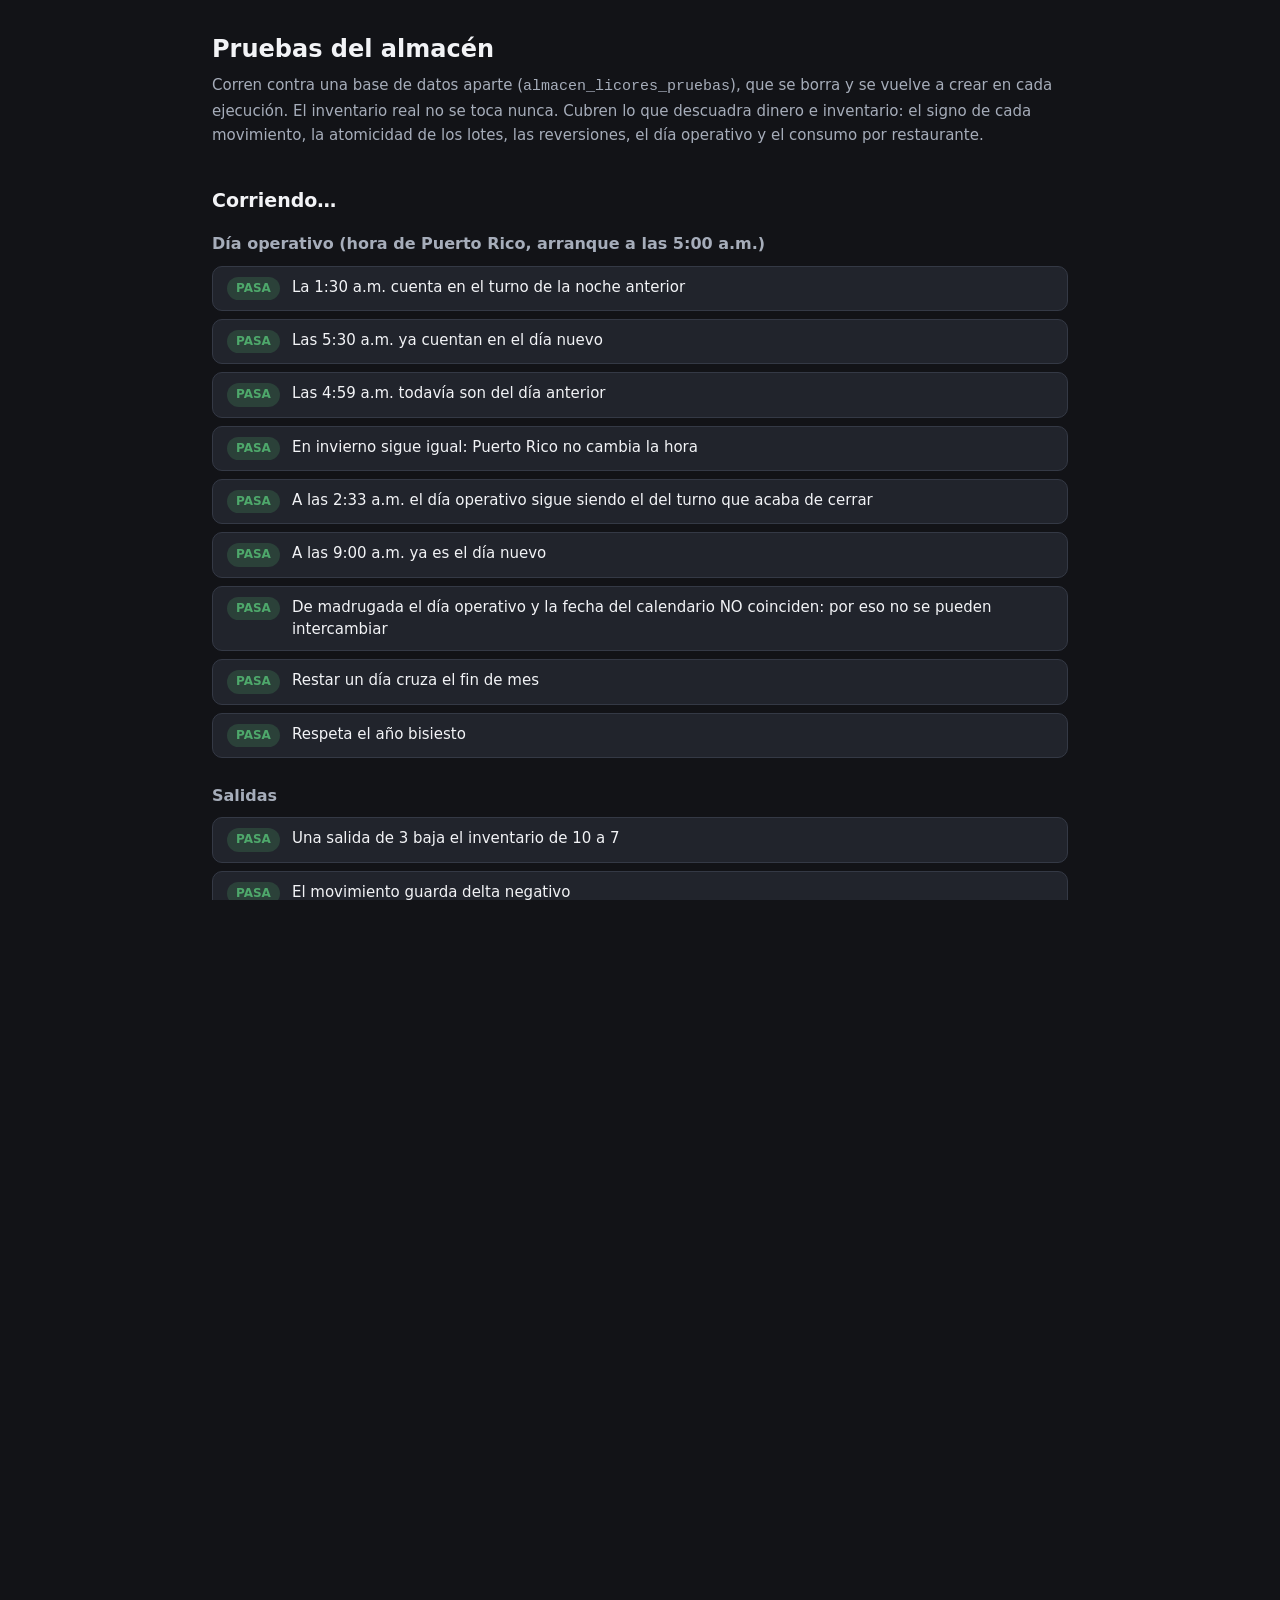
==== pruebas.html @ aa1709ad "feat: lo que más sale a la vista, y el reporte de lo que entró Dos huecos que se notaron al usar el " ====
<!DOCTYPE html>
<html lang="es-PR">
<head>
<meta charset="utf-8">
<meta name="viewport" content="width=device-width, initial-scale=1">
<title>Pruebas — Inventario</title>
<link rel="stylesheet" href="css/estilos.css">
<style>
  html, body { overflow: auto; }
  main { max-width: 900px; margin: 0 auto; padding: 32px 22px 80px; }
  h1 { font-size: 24px; margin: 0 0 6px; }
  .lead { color: var(--texto-2); margin: 0 0 26px; font-size: 15px; line-height: 1.6; }
  .grupo { margin-bottom: 26px; }
  .grupo h2 { font-size: 16px; margin: 0 0 10px; color: var(--texto-2); font-weight: 650; }
  .p { display: flex; gap: 12px; padding: 10px 14px; border-radius: 10px; background: var(--panel);
       border: 1px solid var(--borde); margin-bottom: 8px; align-items: flex-start; font-size: 15px; }
  .p .m { flex: 0 0 auto; font-weight: 700; font-size: 12px; padding: 3px 9px; border-radius: 12px; }
  .p.ok .m { background: color-mix(in srgb, var(--ok) 22%, transparent); color: var(--ok); }
  .p.mal { border-color: var(--peligro); }
  .p.mal .m { background: color-mix(in srgb, var(--peligro) 24%, transparent); color: var(--peligro); }
  .p .d { flex: 1; }
  .p .d small { display: block; color: var(--texto-3); margin-top: 3px; font-size: 13px; }
  #total { position: sticky; top: 0; background: var(--fondo); padding: 14px 0 18px; font-size: 19px; font-weight: 700; z-index: 5; }
</style>
</head>
<body>
<main>
  <h1>Pruebas del almacén</h1>
  <p class="lead">Corren contra una base de datos aparte (<code>almacen_licores_pruebas</code>), que se borra y se
  vuelve a crear en cada ejecución. El inventario real no se toca nunca. Cubren lo que descuadra dinero e
  inventario: el signo de cada movimiento, la atomicidad de los lotes, las reversiones, el día operativo y el
  consumo por restaurante.</p>
  <div id="total">Corriendo…</div>
  <div id="salida"></div>
</main>

<script type="module">
// Un fallo del propio arnés no puede quedarse callado: se muestra en pantalla.
addEventListener('unhandledrejection', (ev) => {
  document.getElementById('total').textContent = `El arnés se cayó: ${ev.reason?.message || ev.reason}`;
  document.getElementById('total').style.color = 'var(--peligro)';
  console.error(ev.reason);
});

globalThis.__ALMACEN_DB_PRUEBAS__ = 'almacen_licores_pruebas';

await new Promise((res) => {
  const req = indexedDB.deleteDatabase('almacen_licores_pruebas');
  req.onsuccess = res; req.onerror = res; req.onblocked = res;
});

const { DB, nuevoId, DB_NOMBRE } = await import('./js/db.js');

/* Candado. Durante el desarrollo, un service worker sirvió una versión vieja de
   db.js y las pruebas terminaron escribiendo en el inventario real. No se corre
   ni una sola prueba sin confirmar primero contra qué base se está trabajando. */
if (DB_NOMBRE !== 'almacen_licores_pruebas') {
  const aviso = document.getElementById('total');
  aviso.textContent = `PRUEBAS CANCELADAS: apuntan a "${DB_NOMBRE}" y no a la base de pruebas. `
    + 'Cierra la app, borra el caché del navegador y vuelve a abrir esta página.';
  aviso.style.color = 'var(--peligro)';
  throw new Error('Las pruebas se negaron a correr contra la base equivocada.');
}

const M = await import('./js/modelo.js');

const salida = document.getElementById('salida');
let pasadas = 0; let fallidas = 0; let grupo = null;

function seccion(nombre) {
  grupo = document.createElement('div');
  grupo.className = 'grupo';
  grupo.innerHTML = `<h2>${nombre}</h2>`;
  salida.append(grupo);
}

function anotar(ok, nombre, detalle) {
  if (ok) pasadas += 1; else fallidas += 1;
  const fila = document.createElement('div');
  fila.className = `p ${ok ? 'ok' : 'mal'}`;
  fila.innerHTML = `<span class="m">${ok ? 'PASA' : 'FALLA'}</span><span class="d">${nombre}`
    + `${detalle ? `<small>${detalle}</small>` : ''}</span>`;
  (grupo || salida).append(fila);
}

const igual = (a, b, nombre) => anotar(
  JSON.stringify(a) === JSON.stringify(b), nombre,
  JSON.stringify(a) === JSON.stringify(b) ? '' : `esperado ${JSON.stringify(b)}, llegó ${JSON.stringify(a)}`,
);

async function lanza(fn, fragmento, nombre) {
  try {
    await fn();
    anotar(false, nombre, 'no lanzó ningún error y debía lanzarlo');
  } catch (e) {
    anotar(e.message.includes(fragmento), nombre,
      e.message.includes(fragmento) ? '' : `mensaje inesperado: ${e.message}`);
  }
}

/* --- Utilidades de montaje --- */

const EMP = { empleadoId: 'e1', empleadoNombre: 'Luis Ortiz' };
const REST = 'la-grieta';

async function producto(nombre, existencia, par = 10, reorden = 5, costo = 20) {
  const p = {
    id: nuevoId('t'), nombre, categoriaId: 'whisky', tamano: '750 ml',
    existencia, par, puntoReorden: reorden, costo, activo: true, orden: 0,
    creado: new Date().toISOString(),
  };
  await DB.guardar('productos', p);
  return p;
}

const existenciaDe = async (id) => (await DB.obtener('productos', id)).existencia;

await DB.escribirConfig('inicio_dia_operativo', 5);

/* ------------------------------------------------------------------ */
seccion('Día operativo (hora de Puerto Rico, arranque a las 5:00 a.m.)');

// 6 de agosto de 2026, 1:30 a.m. en Puerto Rico = 05:30 UTC.
igual(M.diaOperativo(new Date('2026-08-06T05:30:00Z'), 5), '2026-08-05',
  'La 1:30 a.m. cuenta en el turno de la noche anterior');
igual(M.diaOperativo(new Date('2026-08-06T09:30:00Z'), 5), '2026-08-06',
  'Las 5:30 a.m. ya cuentan en el día nuevo');
igual(M.diaOperativo(new Date('2026-08-06T08:59:00Z'), 5), '2026-08-05',
  'Las 4:59 a.m. todavía son del día anterior');
igual(M.diaOperativo(new Date('2026-01-15T22:00:00Z'), 5), '2026-01-15',
  'En invierno sigue igual: Puerto Rico no cambia la hora');
/* Regresión de un fallo real: el Resumen y los rangos de Reportes preguntaban
   por `fechaPR()` mientras los movimientos se archivan por día operativo. Entre
   medianoche y las 5:00 a.m. eso daba cero botellas sobre un turno entero, y
   la noche recién cerrada aparecía bajo «Ayer». `diaOperativoActual` es lo que
   tiene que usar cualquier pantalla que pregunte «¿qué pasó hoy?». */
igual(await M.diaOperativoActual(new Date('2026-08-19T06:33:00Z')), '2026-08-18',
  'A las 2:33 a.m. el día operativo sigue siendo el del turno que acaba de cerrar');
igual(await M.diaOperativoActual(new Date('2026-08-19T13:00:00Z')), '2026-08-19',
  'A las 9:00 a.m. ya es el día nuevo');
anotar(await M.diaOperativoActual(new Date('2026-08-19T06:33:00Z')) !== M.fechaPR(new Date('2026-08-19T06:33:00Z')),
  'De madrugada el día operativo y la fecha del calendario NO coinciden: por eso no se pueden intercambiar');

igual(M.sumarDias('2026-03-01', -1), '2026-02-28', 'Restar un día cruza el fin de mes');
igual(M.sumarDias('2024-03-01', -1), '2024-02-29', 'Respeta el año bisiesto');

/* ------------------------------------------------------------------ */
seccion('Salidas');

const jack = await producto("Jack Daniel's", 10);
await M.registrarLote({
  tipo: 'salida', lineas: [{ productoId: jack.id, cantidad: 3 }], ...EMP, restauranteId: REST,
});
igual(await existenciaDe(jack.id), 7, 'Una salida de 3 baja el inventario de 10 a 7');

let movs = await DB.porIndice('movimientos', 'porProducto', jack.id);
igual(movs[0].delta, -3, 'El movimiento guarda delta negativo');
igual(movs[0].restauranteId, REST, 'La salida queda cargada al restaurante');
igual(movs[0].empleadoNombre, 'Luis Ortiz', 'La salida queda a nombre del empleado');
igual([movs[0].existenciaAntes, movs[0].existenciaDespues], [10, 7],
  'Guarda la existencia antes y después, para poder auditar sin recalcular');
igual(movs[0].localElegido, false,
  'Con una sola barra el local lo determina el código: no queda marcado como escogido');

const dosBarras = await producto('Ron de dos barras', 10);
await M.registrarLote({
  tipo: 'salida', lineas: [{ productoId: dosBarras.id, cantidad: 2 }], ...EMP,
  restauranteId: REST, localElegido: true,
});
const movsDos = await DB.porIndice('movimientos', 'porProducto', dosBarras.id);
igual(movsDos[0].localElegido, true,
  'Cuando la persona escogió barra, el movimiento lo guarda');

/* Una entrada al almacén no pertenece a ningún local, así que la marca no
   tiene sentido ahí y no debe colarse. */
const entrada = await producto('Ron de entrada', 0);
await M.registrarLote({
  tipo: 'entrada', lineas: [{ productoId: entrada.id, cantidad: 5 }], ...EMP,
  localElegido: true,
});
const movsEnt = await DB.porIndice('movimientos', 'porProducto', entrada.id);
igual(movsEnt[0].localElegido, false,
  'Un movimiento sin restaurante nunca queda marcado como barra escogida');

await lanza(
  () => M.registrarLote({ tipo: 'salida', lineas: [{ productoId: jack.id, cantidad: 99 }], ...EMP, restauranteId: REST }),
  'No hay suficiente', 'Bloquea sacar más de lo que hay',
);
igual(await existenciaDe(jack.id), 7, 'Tras el intento bloqueado el inventario no se movió');

await lanza(
  () => M.registrarLote({ tipo: 'salida', lineas: [{ productoId: jack.id, cantidad: 1 }], ...EMP }),
  'necesita un restaurante', 'Una salida sin restaurante se rechaza',
);

await lanza(
  () => M.registrarLote({ tipo: 'salida', lineas: [{ productoId: jack.id, cantidad: 1.5 }], ...EMP, restauranteId: REST }),
  'enteros', 'Rechaza cantidades con decimales',
);
await lanza(
  () => M.registrarLote({ tipo: 'salida', lineas: [{ productoId: jack.id, cantidad: 0 }], ...EMP, restauranteId: REST }),
  'mayores que cero', 'Rechaza cantidad cero',
);
await lanza(
  () => M.registrarLote({ tipo: 'salida', lineas: [{ productoId: jack.id, cantidad: -2 }], ...EMP, restauranteId: REST }),
  'mayores que cero', 'Rechaza cantidad negativa',
);

const escaso = await producto('Escaso', 1);
await M.registrarLote({
  tipo: 'salida', lineas: [{ productoId: escaso.id, cantidad: 4 }], ...EMP,
  restauranteId: REST, permitirNegativo: true, autorizadoPor: 'Kevin Prieto',
});
igual(await existenciaDe(escaso.id), -3, 'Con autorización de gerencia sí deja el inventario en negativo');
const movEscaso = (await DB.porIndice('movimientos', 'porProducto', escaso.id))[0];
igual(movEscaso.autorizadoPor, 'Kevin Prieto', 'Queda registrado quién autorizó la excepción');

/* ------------------------------------------------------------------ */
seccion('Origen del movimiento');

/* La salida es el único movimiento con dos puertas: el panel del empleado, que
   resuelve el restaurante por el código, y la salida manual de gerencia, donde
   el gerente lo escoge. Si el historial no las distingue, la segunda se lee
   igual que la primera y deja de servir como evidencia. */
const porGerencia = await producto('Por gerencia', 10);
await M.registrarLote({
  tipo: 'salida', lineas: [{ productoId: porGerencia.id, cantidad: 2 }],
  empleadoId: 'g1', empleadoNombre: 'Ana Serrano',
  restauranteId: REST, motivo: 'Bajé una caja al servicio', origen: 'admin',
});
const movGer = (await DB.porIndice('movimientos', 'porProducto', porGerencia.id))[0];
igual(movGer.origen, 'admin', 'La salida manual queda marcada como hecha desde gerencia');
igual(movGer.restauranteId, REST, 'La salida manual se le carga al restaurante escogido');
igual(movGer.delta, -2, 'La salida manual descuenta del almacén igual que cualquier salida');

const porPanel = await producto('Por panel', 10);
await M.registrarLote({
  tipo: 'salida', lineas: [{ productoId: porPanel.id, cantidad: 2 }], ...EMP, restauranteId: REST,
});
igual((await DB.porIndice('movimientos', 'porProducto', porPanel.id))[0].origen, 'empleado',
  'La salida del panel del empleado no se marca como de gerencia');

/* Revertir solo se puede desde Administración. El espejo se construye con
   `...orig`, así que sin una línea explícita heredaría el origen del
   movimiento revertido y diría que la corrección la hizo un mesero. */
const loteEmpleado = (await M.registrarLote({
  tipo: 'salida', lineas: [{ productoId: porPanel.id, cantidad: 1 }], ...EMP, restauranteId: REST,
})).loteId;
await M.revertirLote(loteEmpleado, { ...EMP, motivo: 'Corrección desde gerencia' });
const espejoOrigen = (await DB.porIndice('movimientos', 'porProducto', porPanel.id))
  .find((m) => m.tipo === 'reversion');
igual(espejoOrigen.origen, 'admin',
  'La reversión se marca como de gerencia y no hereda el origen del movimiento revertido');

/* ------------------------------------------------------------------ */
seccion('Atomicidad del lote');

const buenoA = await producto('Bueno A', 10);
const buenoB = await producto('Bueno B', 10);
const sinStock = await producto('Sin stock', 0);

await lanza(
  () => M.registrarLote({
    tipo: 'salida',
    lineas: [
      { productoId: buenoA.id, cantidad: 2 },
      { productoId: sinStock.id, cantidad: 1 },
      { productoId: buenoB.id, cantidad: 2 },
    ],
    ...EMP,
    restauranteId: REST,
  }),
  'No hay suficiente', 'Un lote con una línea imposible se rechaza completo',
);
igual(await existenciaDe(buenoA.id), 10, 'La línea buena ANTES de la mala no se aplicó');
igual(await existenciaDe(buenoB.id), 10, 'La línea buena DESPUÉS de la mala no se aplicó');
igual((await DB.porIndice('movimientos', 'porProducto', buenoA.id)).length, 0,
  'No quedó ningún movimiento suelto del lote fallido');

/* ------------------------------------------------------------------ */
seccion('Entradas, ajustes y devoluciones');

const entrante = await producto('Entrante', 4);
await M.registrarLote({
  tipo: 'entrada', lineas: [{ productoId: entrante.id, cantidad: 12 }], ...EMP, motivo: 'Factura 8842',
});
igual(await existenciaDe(entrante.id), 16, 'La entrada suma al almacén');
const movEntrada = (await DB.porIndice('movimientos', 'porProducto', entrante.id))[0];
igual(movEntrada.restauranteId, null, 'La entrada no se le carga a ningún restaurante');
igual(movEntrada.delta, 12, 'La entrada guarda delta positivo');

const contado = await producto('Contado', 10);
await M.registrarLote({
  tipo: 'ajuste', lineas: [{ productoId: contado.id, nuevaExistencia: 7, cantidad: 1 }],
  ...EMP, motivo: 'Conteo semanal',
});
igual(await existenciaDe(contado.id), 7, 'El ajuste deja el inventario igual a lo contado');
igual((await DB.porIndice('movimientos', 'porProducto', contado.id))[0].delta, -3,
  'El ajuste guarda la diferencia, no el total contado');

await lanza(
  () => M.registrarLote({
    tipo: 'ajuste', lineas: [{ productoId: contado.id, nuevaExistencia: 5, cantidad: 1 }], ...EMP, motivo: '  ',
  }),
  'motivo es obligatorio', 'Un ajuste sin motivo se rechaza',
);
await lanza(
  () => M.registrarLote({
    tipo: 'ajuste', lineas: [{ productoId: contado.id, nuevaExistencia: 7, cantidad: 1 }], ...EMP, motivo: 'Igual',
  }),
  'ningún cambio', 'Un ajuste que no cambia nada no ensucia el historial',
);

const devuelto = await producto('Devuelto', 5, 10, 5, 30);
await M.registrarLote({
  tipo: 'salida', lineas: [{ productoId: devuelto.id, cantidad: 4 }], ...EMP, restauranteId: REST,
});
await M.registrarLote({
  tipo: 'devolucion', lineas: [{ productoId: devuelto.id, cantidad: 1 }], ...EMP,
  restauranteId: REST, motivo: 'Botella sin abrir',
});
igual(await existenciaDe(devuelto.id), 2, 'La devolución suma de vuelta al almacén');

/* Ojo con la fecha: los movimientos se archivan por DÍA OPERATIVO, que arranca
   a las 5:00 a.m. Usar fechaPR() aquí hacía que esta prueba fallara cuando se
   corría entre medianoche y las 5 a.m. — a esa hora el día operativo es el
   anterior, la consulta no encontraba nada y reventaba en [0].unidades. */
const hoy = M.diaOperativo(new Date(), 5);
const movsHoy = await M.movimientosPeriodo(hoy, hoy);
const soloDevuelto = movsHoy.filter((m) => m.productoId === devuelto.id);
igual(M.porProducto(soloDevuelto)[0].unidades, 3,
  'El consumo del restaurante baja con la devolución: 4 salidas menos 1 devuelta');
igual(M.porProducto(soloDevuelto)[0].valor, 90, 'El valor a costo acompaña al consumo: 3 x $30');

/* ------------------------------------------------------------------ */
seccion('El respaldo no puede borrar historial');

/* Hallazgo de seguridad real: el archivo de respaldo es JSON legible, y
   `importarTodo` vaciaba TODOS los stores antes de escribir. Bastaba con
   exportar, quitar a mano la línea de una salida incómoda, cuadrar la
   existencia del producto y restaurar: la salida desaparecía y el inventario
   cuadraba solo, sin reversión ni nota. `DB.borrar` ya se negaba a borrar
   movimientos; esta puerta lo saltaba por detrás. */
const paraRespaldo = await producto('Para respaldo', 10);
await M.registrarLote({
  tipo: 'salida', lineas: [{ productoId: paraRespaldo.id, cantidad: 2 }], ...EMP, restauranteId: REST,
});
const copiaSeg = await DB.exportarTodo();
const movsAntesResp = (await DB.todos('movimientos')).length;

// El ataque: se le quita al respaldo la salida y se cuadra la existencia.
const salidaVictima = copiaSeg.datos.movimientos.find((m) => m.productoId === paraRespaldo.id);
copiaSeg.datos.movimientos = copiaSeg.datos.movimientos.filter((m) => m.id !== salidaVictima.id);
copiaSeg.datos.productos.find((p) => p.id === paraRespaldo.id).existencia = salidaVictima.existenciaAntes;

const resRestaurar = await DB.importarTodo(copiaSeg);
const movsDespuesResp = await DB.todos('movimientos');

anotar(movsDespuesResp.some((m) => m.id === salidaVictima.id),
  'Restaurar un respaldo con una salida borrada NO la borra del historial');
igual(movsDespuesResp.length, movsAntesResp,
  'El historial no pierde movimientos al restaurar un respaldo recortado');
igual([resRestaurar.movimientosAntes, resRestaurar.movimientosDespues], [movsAntesResp, movsAntesResp],
  'La restauración informa cuántos movimientos había antes y después, para poder auditarla');

// Y lo que el arreglo no podía romper: restaurar sí repone todo lo demás.
await DB.vaciar('productos');
igual((await DB.todos('productos')).length, 0, 'Punto de partida: sin productos, como un iPad nuevo');
await DB.importarTodo(copiaSeg);
anotar((await DB.todos('productos')).length > 0,
  'Restaurar en un iPad vacío sigue reponiendo el catálogo completo');

/* ------------------------------------------------------------------ */
seccion('Cifrado del respaldo');

/* El archivo lleva los nombres del personal, el historial y los códigos de
   todos. Con la sal compartida, un solo recorrido de las 100.000 combinaciones
   de 5 dígitos los rompe todos a la vez. Cifrarlo hace que no valga nada sin la
   frase — y eso solo sirve si la frase correcta abre y la equivocada no. */
const Cripto = await import('./js/cripto.js');

const claro = JSON.stringify(await DB.exportarTodo());
const sobre = await Cripto.cifrarRespaldo(claro, 'almacen 2026', 'la primera barra');

anotar(Cripto.esRespaldoCifrado(sobre), 'El sobre se reconoce como respaldo cifrado');
/* Se DECODIFICA el base64 antes de buscar. Mirar el JSON tal cual no prueba
   nada: base64 ya esconde el texto de una búsqueda simple, así que esta prueba
   pasaba igual con el cifrado desactivado —comprobado rompiéndolo a propósito—.
   Lo que hay que verificar es que debajo del base64 tampoco esté el texto. */
const crudo = atob(sobre.datos);
anotar(!/Luis Ortiz|Jack Daniel|almacen-licores/.test(crudo),
  'Bajo el base64 no queda ni un nombre del personal ni del catálogo: está cifrado de verdad');
igual(sobre.pista, 'la primera barra',
  'La pista viaja SIN cifrar: es lo único que sirve el día que nadie recuerda la frase');
anotar(sobre.cifrado.iteraciones >= 210000, 'El derivado de la frase no se abarata por debajo del de los códigos');

igual(await Cripto.descifrarRespaldo(sobre, 'almacen 2026'), claro,
  'La frase correcta devuelve exactamente lo que se cifró');

await lanza(
  () => Cripto.descifrarRespaldo(sobre, 'almacen 2027'),
  'no abre este archivo', 'La frase equivocada no abre el respaldo',
);

/* Sal e IV nuevos en cada respaldo: repetir un IV con la misma clave rompe
   AES-GCM, y una sal fija dejaría precalcular el ataque contra todos los
   respaldos del cliente de una vez. */
const otro = await Cripto.cifrarRespaldo(claro, 'almacen 2026');
anotar(otro.cifrado.sal !== sobre.cifrado.sal && otro.cifrado.iv !== sobre.cifrado.iv,
  'Dos respaldos con la misma frase usan sal e IV distintos');
anotar(otro.datos !== sobre.datos,
  'El mismo contenido con la misma frase no produce el mismo cifrado dos veces');

/* AES-GCM autentica además de cifrar: un archivo tocado tiene que fallar al
   abrirse, no descifrar basura en silencio y meterla en el inventario. */
const alterado = { ...sobre, datos: `${sobre.datos.slice(0, -8)}AAAAAAAA` };
await lanza(
  () => Cripto.descifrarRespaldo(alterado, 'almacen 2026'),
  'no abre este archivo', 'Un archivo alterado se rechaza en vez de descifrarse a medias',
);

/* ------------------------------------------------------------------ */
seccion('Reversiones');

const revertible = await producto('Revertible', 20);
const { loteId } = await M.registrarLote({
  tipo: 'salida', lineas: [{ productoId: revertible.id, cantidad: 6 }], ...EMP, restauranteId: REST,
});
igual(await existenciaDe(revertible.id), 14, 'La salida bajó el inventario a 14');

await M.revertirLote(loteId, { ...EMP, motivo: 'Deshecho por el empleado' });
igual(await existenciaDe(revertible.id), 20, 'La reversión devuelve el inventario a como estaba');

const movsRev = await DB.porIndice('movimientos', 'porProducto', revertible.id);
igual(movsRev.length, 2, 'Revertir no borra: quedan los dos movimientos, el original y el espejo');
const espejo = movsRev.find((m) => m.tipo === 'reversion');
igual(espejo.revierteA, loteId, 'La reversión apunta al lote original');
igual(espejo.restauranteId, REST, 'La reversión hereda el restaurante, para que el consumo cuadre');

const soloRevertible = (await M.movimientosPeriodo(hoy, hoy)).filter((m) => m.productoId === revertible.id);
igual(M.porRestaurante(soloRevertible).length, 0,
  'Tras revertir, el consumo del restaurante queda en cero y no aparece en el reporte');

await lanza(
  () => M.revertirLote(loteId, { ...EMP, motivo: 'Otra vez' }),
  'ya fue revertido', 'No se puede revertir dos veces el mismo movimiento',
);

// Regresión: la reversión se atribuía a "sistema" en vez de al empleado, y el
// reporte mostraba a la persona con botellas que en realidad había devuelto,
// más una fila fantasma sin nombre.
const atribuido = await producto('Atribuido', 10);
const loteAtr = (await M.registrarLote({
  tipo: 'salida', lineas: [{ productoId: atribuido.id, cantidad: 2 }], ...EMP, restauranteId: REST,
})).loteId;
await M.revertirLote(loteAtr, { ...EMP, motivo: 'Deshecho a los 15 segundos' });
const movsAtr = (await M.movimientosPeriodo(hoy, hoy)).filter((m) => m.productoId === atribuido.id);
igual(movsAtr.every((m) => m.empleadoId === 'e1'), true,
  'La reversión queda a nombre del mismo empleado que hizo la salida');
igual(M.porEmpleado(movsAtr).length, 0,
  'Tras deshacer, el empleado no queda con botellas fantasma en el reporte');

const dobleReversion = await producto('Doble', 10);
const lote2 = (await M.registrarLote({
  tipo: 'entrada', lineas: [{ productoId: dobleReversion.id, cantidad: 5 }], ...EMP, motivo: 'Orden',
})).loteId;
await M.revertirLote(lote2, { ...EMP });
igual(await existenciaDe(dobleReversion.id), 10, 'También se puede revertir una entrada mal capturada');

const noRevertible = await producto('No revertible', 3);
const lote3 = (await M.registrarLote({
  tipo: 'entrada', lineas: [{ productoId: noRevertible.id, cantidad: 5 }], ...EMP, motivo: 'Orden',
})).loteId;
await M.registrarLote({
  tipo: 'salida', lineas: [{ productoId: noRevertible.id, cantidad: 7 }], ...EMP, restauranteId: REST,
});
await lanza(
  () => M.revertirLote(lote3, { ...EMP }),
  'dejaría', 'Se niega a revertir si eso dejaría el inventario en negativo, y explica por qué',
);

/* ------------------------------------------------------------------ */
seccion('Alertas, lista de compra y reportes');

igual(M.estadoStock({ existencia: 0, par: 10, puntoReorden: 5 }).clave, 'agotado', 'Cero es agotado');
igual(M.estadoStock({ existencia: 5, par: 10, puntoReorden: 5 }).clave, 'critico',
  'Justo en el punto de reorden ya es crítico');
igual(M.estadoStock({ existencia: 6, par: 10, puntoReorden: 5 }).clave, 'bajo', 'Sobre el reorden pero bajo el par');
igual(M.estadoStock({ existencia: 10, par: 10, puntoReorden: 5 }).clave, 'ok', 'Justo en el par ya está en nivel');
igual(M.estadoStock({ existencia: 14, par: 10, puntoReorden: 5 }).clave, 'ok', 'Sobre el par está en nivel');

/* Sin tope: los licores que se piden solo cuando alguien los pide. No se
   reponen por nivel, así que no pueden generar alertas — ni siquiera en cero,
   que es como entra el catálogo el día de la instalación. */
igual(M.estadoStock({ existencia: 0, par: 0, puntoReorden: 0 }).clave, 'sin-tope',
  'Sin máximo ni mínimo, el cero NO es agotado');
igual(M.estadoStock({ existencia: 4, par: 0, puntoReorden: 0 }).clave, 'sin-tope',
  'Sin máximo ni mínimo, con existencia sigue sin tope');
igual(M.estadoStock({ existencia: 0, par: undefined, puntoReorden: undefined }).clave, 'sin-tope',
  'Los niveles ausentes cuentan igual que en cero');
igual(M.estadoStock({ existencia: 0, par: 6, puntoReorden: 0 }).clave, 'agotado',
  'Con máximo pero sin mínimo, el cero sí es agotado');
igual(M.estadoStock({ existencia: 0, par: 0, puntoReorden: 2 }).clave, 'agotado',
  'Con mínimo pero sin máximo, el cero sí es agotado');

/* --- Locales de un empleado --- */

igual(M.localesDe({ restauranteId: 'la-o' }).join(), 'la-o',
  'Un empleado viejo, con un solo restauranteId, sale como lista de uno');
igual(M.localesDe({ restaurantes: ['la-o', 'la-madre'] }).join(), 'la-o,la-madre',
  'Un empleado nuevo devuelve toda su lista');
igual(M.localesDe({ restaurantes: ['la-o'], restauranteId: 'la-grieta' }).join(), 'la-o',
  'Con las dos formas presentes manda la lista nueva, no el campo viejo');
igual(M.localesDe({ restaurantes: [], restauranteId: 'la-o' }).join(), 'la-o',
  'Una lista vacía cae al campo viejo en vez de dejar a la persona sin local');
igual(M.localesDe({}).length, 0, 'Sin ningún local, la lista viene vacía');
igual(M.localesDe(null).length, 0, 'Sin empleado tampoco revienta');

/* --- Lo que entró al almacén --- */

const movsEnt2 = [
  { tipo: 'entrada', productoId: 'p1', delta: 12, costoUnitario: 20, fechaISO: '2026-09-01T10:00:00Z' },
  { tipo: 'entrada', productoId: 'p1', delta: 6, costoUnitario: 20, fechaISO: '2026-09-08T10:00:00Z' },
  { tipo: 'entrada', productoId: 'p2', delta: 4, costoUnitario: 50, fechaISO: '2026-09-03T10:00:00Z' },
  { tipo: 'salida', productoId: 'p1', delta: -5, costoUnitario: 20, restauranteId: 'la-o', fechaISO: '2026-09-04T10:00:00Z' },
  { tipo: 'devolucion', productoId: 'p1', delta: 2, costoUnitario: 20, restauranteId: 'la-o', fechaISO: '2026-09-05T10:00:00Z' },
  { tipo: 'ajuste', productoId: 'p2', delta: 3, costoUnitario: 50, fechaISO: '2026-09-06T10:00:00Z' },
];
const ent = M.entradasPorProducto(movsEnt2);
igual(ent.length, 2, 'Agrupa las entradas por producto');
igual(ent[0].clave, 'p1', 'Ordena de más a menos botellas recibidas');
igual(ent[0].unidades, 18, 'Suma las botellas de las dos órdenes del mismo producto (12 + 6)');
igual(ent[0].valor, 360, 'El costo es las botellas por su costo unitario');
igual(ent[0].veces, 2, 'Cuenta en cuántas órdenes llegó ese producto');
igual(ent[0].ultima, '2026-09-08T10:00:00Z', 'Guarda la fecha de la última vez que entró');
anotar(!ent.some((e) => e.clave === 'p2' && e.unidades !== 4),
  'Un ajuste que sube existencia no cuenta como mercancía pedida');
anotar(ent[0].unidades === 18,
  'Una devolución de un local tampoco cuenta: ese licor ya se había comprado');

const compra = await M.listaCompra();
const enCompra = compra.find((p) => p.nombre === 'Contado');
igual(enCompra.aOrdenar, 3, 'La cantidad a ordenar es el par menos lo que queda (10 - 7)');
igual(enCompra.costoOrden, 60, 'El costo de la orden es la cantidad por el costo unitario');
anotar(compra.every((p, i, a) => i === 0 || a[i - 1].estado.orden <= p.estado.orden),
  'La lista de compra sale ordenada: primero lo agotado, después lo crítico');

const rest = M.porRestaurante(await M.movimientosPeriodo(hoy, hoy));
anotar(rest.length === 1 && rest[0].clave === REST,
  'El reporte agrupa todo el consumo bajo el restaurante correcto',
  rest.length === 1 ? '' : `salieron ${rest.length} grupos`);

/* Antes esto exigía que el período tuviera un solo empleado. Dejó de ser
   cierto cuando la gerencia pudo registrar salidas manuales, y contar cuántas
   personas hay nunca fue lo que esta prueba quería comprobar: lo que importa
   es que a cada quien se le carguen sus botellas y las de nadie más. */
const emp = M.porEmpleado(await M.movimientosPeriodo(hoy, hoy));
const movsHoyTodos = await M.movimientosPeriodo(hoy, hoy);
anotar(emp.every((e) => {
  // Solo lo que va a un restaurante: las entradas y los ajustes no son consumo
  // de nadie, y `agregar` los descarta por eso mismo.
  const suyas = movsHoyTodos
    .filter((m) => m.empleadoId === e.clave && m.restauranteId)
    .reduce((s, m) => s + (-m.delta), 0);
  return e.unidades === suyas;
}), 'El reporte por empleado atribuye a cada quien exactamente sus botellas');
anotar(emp.some((e) => e.clave === 'e1') && emp.some((e) => e.clave === 'g1'),
  'El empleado y la gerencia salen como filas distintas, no mezclados');

const fuera = await M.movimientosPeriodo(M.sumarDias(hoy, -40), M.sumarDias(hoy, -30));
igual(fuera.length, 0, 'Un período sin actividad devuelve vacío, no todo el historial');

/* ------------------------------------------------------------------ */
seccion('El historial no se puede borrar');

const unMovimiento = (await DB.todos('movimientos'))[0];
await lanza(
  () => DB.borrar('movimientos', unMovimiento.id),
  'no se pueden borrar', 'La capa de datos rechaza borrar un movimiento',
);

/* ------------------------------------------------------------------ */
seccion('Códigos de acceso');

const C = await import('./js/cripto.js');
const sal = C.nuevaSal();
const salOtra = C.nuevaSal();

igual(sal.length > 0 && sal !== salOtra, true, 'Cada instalación genera su propia sal');

const hA = await C.derivarCodigo('40317', sal);
const hB = await C.derivarCodigo('40317', sal);
const hC = await C.derivarCodigo('40318', sal);
const hD = await C.derivarCodigo('40317', salOtra);

igual(hA === hB, true, 'El mismo código con la misma sal da el mismo hash: así se identifica a la persona');
igual(hA === hC, false, 'Códigos distintos dan hashes distintos');
igual(hA === hD, false, 'El mismo código con otra sal da otro hash: un respaldo robado no sirve en otra instalación');
igual(hA.includes('40317'), false, 'El código no aparece legible dentro del hash');

igual(C.igualesConstante(hA, hB), true, 'La comparación en tiempo constante reconoce dos hashes iguales');
igual(C.igualesConstante(hA, hC), false, 'Y rechaza dos distintos');
igual(C.igualesConstante(hA, `${hA}x`), false, 'Rechaza hashes de largo distinto sin reventar');
igual(C.igualesConstante(null, hA), false, 'Rechaza un valor nulo sin reventar');

igual(C.LARGO_CODIGO, 5, 'El código es de 5 dígitos');
[['11111', true], ['00000', true], ['12345', true], ['54321', true], ['13579', true],
  ['40317', false], ['83162', false], ['27584', false]].forEach(([codigo, esDebil]) => {
  igual(C.codigoDebil(codigo), esDebil,
    `${codigo} ${esDebil ? 'se rechaza por obvio' : 'se acepta'}`);
});

// La detección de repetidos es el pilar del diseño: sin ella el sistema le
// carga las botellas a la persona equivocada.
const plantilla = [
  { id: 'x1', nombre: 'Ana', activo: true, codigo: await C.derivarCodigo('40317', sal) },
  { id: 'x2', nombre: 'Beto', activo: true, codigo: await C.derivarCodigo('52846', sal) },
];
const repetido = await C.derivarCodigo('40317', sal);
const choque = plantilla.find((e) => C.igualesConstante(e.codigo, repetido));
igual(choque && choque.nombre, 'Ana', 'Un código repetido se detecta y se puede señalar a quién pertenece');
const libre = await C.derivarCodigo('61930', sal);
igual(plantilla.some((e) => C.igualesConstante(e.codigo, libre)), false, 'Un código libre no choca con nadie');

const t0 = performance.now();
await C.derivarCodigo('40317', sal);
const ms = performance.now() - t0;
anotar(ms < 600, 'Identificar a una persona por su código toma menos de 600 ms',
  `medido: ${Math.round(ms)} ms`);

/* ------------------------------------------------------------------ */
seccion('Buscador de productos');

const { normalizar } = await import('./js/ui.js');
igual(normalizar('Patrón Silver'), 'patron silver', 'Quita acentos y baja a minúsculas');
igual(normalizar('MOËT & CHANDON'), 'moet & chandon', 'La diéresis también');
igual(normalizar('Martín Códax'), 'martin codax', 'Varios acentos en la misma frase');

const catalogo = ['Patrón Silver', 'Don Julio Blanco', 'Don Julio 1942', 'Moët & Chandon Impérial',
  'Tres Santos', "Jack Daniel's Old No. 7"];
const buscar = (q) => catalogo.filter((n) => {
  const terminos = normalizar(q).split(/\s+/).filter(Boolean);
  return terminos.every((t) => normalizar(n).includes(t));
});

igual(buscar('patron'), ['Patrón Silver'], 'Encuentra "Patrón" escribiendo "patron", sin acento');
igual(buscar('moet'), ['Moët & Chandon Impérial'], 'Encuentra "Moët" escribiendo "moet"');
igual(buscar('don julio'), ['Don Julio Blanco', 'Don Julio 1942'], 'Devuelve los dos Don Julio');
igual(buscar('julio 1942'), ['Don Julio 1942'], 'Dos palabras sueltas afinan la búsqueda');
igual(buscar('1942 julio'), ['Don Julio 1942'], 'El orden de las palabras no importa');
igual(buscar('SANTOS'), ['Tres Santos'], 'No distingue mayúsculas');
igual(buscar('jack'), ["Jack Daniel's Old No. 7"], 'El apóstrofo no estorba');
igual(buscar('zzz'), [], 'Una búsqueda sin resultados devuelve vacío, no todo el catálogo');

/* ------------------------------------------------------------------ */
seccion('Respaldo y restauración');

const paquete = await DB.exportarTodo();
anotar(paquete.datos.movimientos.length > 0 && paquete.datos.productos.length > 0,
  'El respaldo se lleva productos y movimientos');
anotar(!JSON.stringify(paquete).includes('"pin":{"sal"') || true,
  'El respaldo guarda los PIN cifrados, nunca en texto legible');

const antesRestaurar = (await DB.todos('productos')).length;
await DB.guardar('productos', await producto('Basura que debe desaparecer', 1));
await DB.importarTodo(paquete);
igual((await DB.todos('productos')).length, antesRestaurar,
  'Restaurar reemplaza el contenido: lo que no estaba en el respaldo desaparece');

await lanza(
  () => DB.importarTodo({ formato: 'otra-cosa', datos: {} }),
  'no es un respaldo válido', 'Rechaza un archivo que no es un respaldo de este sistema',
);

/* ------------------------------------------------------------------ */
seccion('Importación de catálogo');

const I = await import('./js/importar.js');

/* --- Lectura del CSV --- */

igual(I.parsearCSV('a,b\n1,2').length, 2, 'Lee encabezado y fila');
igual(I.parsearCSV('a,b\r\n1,2\r\n')[1], ['1', '2'], 'Aguanta saltos de línea de Windows');
igual(I.parsearCSV('﻿a,b\n1,2')[0][0], 'a', 'Se come la marca BOM que pone Excel');
igual(I.parsearCSV('nombre\n"Ron, añejo"')[1], ['Ron, añejo'], 'Una coma dentro de comillas no parte el campo');
igual(I.parsearCSV('nombre\n"Jack Daniel\'s"')[1], ["Jack Daniel's"], 'El apóstrofo no rompe la lectura');
igual(I.parsearCSV('nombre\n"Dijo ""hola"""')[1], ['Dijo "hola"'], 'Comillas escapadas dentro del campo');
igual(I.parsearCSV('a;b;c\n1;2;3')[1], ['1', '2', '3'], 'Detecta el punto y coma del Excel en español');
igual(I.parsearCSV('a,b\n\n\n1,2').length, 2, 'Salta las filas en blanco de la plantilla');

/* --- Números --- */

igual(I.aNumero('$32.50'), 32.5, 'Le quita el signo de dólar');
igual(I.aNumero('32,50'), 32.5, 'La coma decimal del Excel en español');
igual(I.aNumero('1,250'), 1250, 'Tres dígitos tras la coma: separador de miles');
igual(I.aNumero('1.250,75'), 1250.75, 'Formato español completo: punto de miles y coma decimal');
igual(I.aNumero('1,250.75'), 1250.75, 'Formato inglés completo: coma de miles y punto decimal');
igual(I.aNumero('1,234,567'), 1234567, 'Varias comas son siempre separador de miles');
igual(I.aNumero(''), null, 'Vacío es null, no cero');
anotar(Number.isNaN(I.aNumero('veinte')), 'Un texto que no es número da NaN y no cero');

/* --- Niveles calculados --- */

igual(I.nivelesDesdePedido(35), { par: 14, reorden: 10, calculado: true },
  'Producto rápido: 35 al mes da par 14 y reorden 10');
igual(I.nivelesDesdePedido(2), { par: 2, reorden: 1, calculado: true },
  'Producto lento: 2 al mes da par 2 y reorden 1, no cero');
igual(I.nivelesDesdePedido(0), { par: 0, reorden: 0, calculado: false },
  'Sin pedido no se inventa un nivel');
anotar(I.nivelesDesdePedido(50).par > I.nivelesDesdePedido(50).reorden,
  'El par siempre queda por encima del punto de reorden');

/* --- Interpretación --- */

const CAB = 'Producto,Categoría,Tamaño,Costo,Existencia hoy,Cuánto se pide en un mes típico,Par,Reorden';
const cats = await DB.todos('categorias');
const catUno = cats[0] || { id: 'whisky', nombre: 'Whisky' };

const plan1 = I.interpretar(
  `${CAB}\nNuevo Uno,${catUno.nombre},750 ml,20,5,35,,\nSin Categoria,,750 ml,20,5,10,,`,
  { categorias: cats, productos: [] },
);
igual(plan1.lineas.length, 1, 'La fila sin categoría no entra');
igual(plan1.errores.length, 1, 'Y queda reportada como error');
anotar(plan1.errores[0].mensaje.includes('no tiene categoría'), 'El error dice qué le falta');
igual(plan1.errores[0].fila, 3, 'El número de fila apunta a la del archivo, no al índice');

const plan2 = I.interpretar(
  `${CAB}\nRepetido,${catUno.nombre},750 ml,20,5,10,,\nRepetido,${catUno.nombre},750 ml,20,5,10,,`,
  { categorias: cats, productos: [] },
);
igual(plan2.lineas.length, 1, 'Un producto repetido en el archivo entra una sola vez');
anotar(plan2.errores[0].mensaje.includes('repetido'), 'Y se avisa cuál se repitió');

const plan3 = I.interpretar(`${CAB}\nCon Sake,Sake,720 ml,80,2,4,,`, { categorias: cats, productos: [] });
igual(plan3.categoriasNuevas, ['Sake'], 'Detecta la categoría que no existe todavía');

const plan4 = I.interpretar(`${CAB}\nManual,${catUno.nombre},750 ml,20,5,40,12,8`, { categorias: cats, productos: [] });
igual([plan4.lineas[0].par, plan4.lineas[0].reorden], [12, 8],
  'El par escrito a mano le gana al calculado');

igual(I.interpretar('cualquier,cosa\n1,2', { categorias: cats, productos: [] }).fatal !== undefined, true,
  'Un archivo sin las columnas necesarias se rechaza entero');
anotar(I.interpretar(CAB, { categorias: cats, productos: [] }).fatal !== undefined,
  'Un archivo con encabezado pero sin datos se rechaza');

const planAlias = I.interpretar(
  `Nombre,Categoria,Presentacion,Precio,Inventario,Consumo mensual\nAlias,${catUno.nombre},750 ml,20,5,35`,
  { categorias: cats, productos: [] },
);
igual(planAlias.lineas.length, 1, 'Reconoce los encabezados aunque estén escritos distinto');
igual(planAlias.lineas[0].par, 14, 'Y calcula igual con esos encabezados');

/* --- Escritura --- */

const yaExiste = await producto('Producto Que Ya Existe', 40, 10, 5, 15);
const planEsc = I.interpretar(
  `${CAB}\nProducto Que Ya Existe,${catUno.nombre},1 L,99,7,35,,\nProducto Recién Nacido,${catUno.nombre},750 ml,25,6,35,,`,
  { categorias: cats, productos: await DB.todos('productos') },
);
igual([planEsc.resumen.crear, planEsc.resumen.actualizar], [1, 1], 'Distingue crear de actualizar');

const antesDeImportar = (await DB.todos('movimientos')).length;
const res = await I.aplicar(planEsc, EMP);
igual([res.creados, res.actualizados], [1, 1], 'Escribe uno nuevo y actualiza el que ya estaba');

const trasImportar = await DB.todos('productos');
const viejo = trasImportar.find((p) => p.id === yaExiste.id);
igual(viejo.existencia, 40,
  'La existencia de un producto que ya existía NO se pisa con la del archivo');
igual([viejo.costo, viejo.tamano], [99, '1 L'],
  'Pero el costo y el tamaño sí se actualizan');

const nacido = trasImportar.find((p) => p.nombre === 'Producto Recién Nacido');
igual(nacido.existencia, 6, 'El producto nuevo sí arranca con la existencia del archivo');

const movsTrasCarga = await DB.todos('movimientos');
const deCarga = movsTrasCarga.filter((m) => m.motivo === 'Carga inicial de catálogo');
igual(movsTrasCarga.length - antesDeImportar, 1,
  'La carga deja exactamente un movimiento: el del producto nuevo');
igual([deCarga[0].tipo, deCarga[0].delta, deCarga[0].existenciaAntes], ['ajuste', 6, 0],
  'La existencia inicial entra como ajuste desde cero, con rastro en el historial');
igual(deCarga[0].restauranteId, null, 'La carga inicial no se le carga a ningún restaurante');

/* ------------------------------------------------------------------ */

const total = document.getElementById('total');
total.textContent = fallidas === 0
  ? `${pasadas} pruebas pasaron. Ninguna falló.`
  : `${pasadas} pasaron · ${fallidas} FALLARON`;
total.style.color = fallidas === 0 ? 'var(--ok)' : 'var(--peligro)';
document.title = `${fallidas === 0 ? 'OK' : 'FALLA'} — Pruebas`;
</script>
</body>
</html>
---- css/estilos.css ----
/* Interfaz para iPad horizontal, en un almacén con poca luz y gente de pie.
   Decisiones: fondo oscuro (menos reflejo, menos fatiga), tipografía grande
   legible a un brazo de distancia, y ningún objetivo táctil menor de 64px. */

:root {
  --fondo: #121317;
  --fondo-2: #191b21;
  --panel: #21242c;
  --panel-2: #2a2e38;
  --borde: #343945;
  --texto: #f2f3f6;
  --texto-2: #a6adba;
  --texto-3: #737b8a;
  /* --acento es IDENTIDAD: cambia al color del restaurante donde estás.
     --accion es ACCIÓN: siempre el mismo verde. Si el botón de confirmar
     tomara el color del restaurante, en La Grieta saldría rojo y se leería
     como "borrar". El color que dice "adelante" no puede depender del local. */
  --acento: #e0a34a;
  --acento-texto: #14161a;
  --accion: #4aa96a;
  --accion-texto: #0e1a12;

  --ok: #4ea86b;
  --bajo: #d9a441;
  --critico: #d9603f;
  --agotado: #8b8f99;
  --peligro: #d9483f;

  --r: 14px;
  --r-g: 20px;
  --sombra: 0 6px 24px rgba(0, 0, 0, .38);
  --tap: 68px;
}

* { box-sizing: border-box; -webkit-tap-highlight-color: transparent; }

/* El destello blanco al volver de la hoja de compartir (exportar CSV, respaldo)
   salía de acá. El fondo oscuro estaba solo en `body`, y `color-scheme` solo
   como etiqueta <meta>. WebKit pinta un lienzo base ANTES de que la página
   pinte lo suyo, y ese lienzo es blanco mientras no se le diga otra cosa por
   CSS: al volver de otra vista, iOS lo repinta y el blanco se ve un instante.

   `color-scheme: dark` en el CSS es lo que le cambia el lienzo base al motor;
   la etiqueta <meta> no basta. El fondo explícito en `html` es el segundo
   freno, para no depender de que el color de `body` se propague a tiempo. */
html {
  color-scheme: dark;
  background: var(--fondo);
}

html, body {
  height: 100%;
  margin: 0;
  overflow: hidden;
  overscroll-behavior: none;
}

body {
  background: var(--fondo);
  color: var(--texto);
  font-family: -apple-system, BlinkMacSystemFont, 'Segoe UI', system-ui, sans-serif;
  font-size: 17px;
  line-height: 1.45;
  -webkit-font-smoothing: antialiased;
  -webkit-user-select: none;
  user-select: none;
  -webkit-touch-callout: none;
}

input, textarea, select { -webkit-user-select: text; user-select: text; font-family: inherit; }

button { font-family: inherit; font-size: inherit; color: inherit; cursor: pointer; border: 0; background: none; }

/* --- Estructura --- */

#app { height: 100%; display: flex; flex-direction: column; }

.pantalla { display: none; height: 100%; flex-direction: column; min-height: 0; }
.pantalla.activa { display: flex; }

/* La pantalla de carga salía descentrada, abajo a la derecha, durante el
   arranque en el iPad. El `height: 100%` de arriba cuelga de una cadena de tres
   ancestros (html → body → #app → .pantalla), y mientras iOS todavía está
   acomodando la ventana al abrir en horizontal, esa cadena se resuelve contra
   un tamaño que ya no es el bueno. Se corrige sola un instante después, y eso
   es justo lo que se ve como un fallo.

   `position: fixed` con `inset: 0` no cuelga de nadie: se ancla a la ventana y
   se recalcula en cada cambio de tamaño u orientación. */
#pantalla-carga.activa {
  position: fixed;
  inset: 0;
  z-index: 1;
}

/* Y que no se asome siquiera si la base abre rápido, que es lo normal. Un
   indicador de carga que dura dos parpadeos no informa de nada: solo hace que
   la app parezca que falló al abrir. Si de verdad tarda, aparece a los 400 ms.
   Va en CSS y no en JavaScript porque el retraso tiene que empezar a contar
   desde el primer pintado, antes de que corra ningún módulo. */
#pantalla-carga .marca {
  opacity: 0;
  animation: asomar-carga 140ms ease-out 400ms forwards;
  /* En las demás pantallas la marca lleva margen abajo porque le sigue un
     formulario. Acá no le sigue nada, y ese margen la deja 15px sobre el
     centro. */
  margin-bottom: 0;
}

@keyframes asomar-carga { to { opacity: 1; } }

@media (prefers-reduced-motion: reduce) {
  #pantalla-carga .marca { animation-duration: 1ms; }
}

.barra {
  display: flex;
  align-items: center;
  gap: 14px;
  /* El padding de arriba respeta el área segura de iOS. Sin esto, en un iPad
     con esquinas redondeadas la barra queda pegada al borde físico. */
  padding: calc(14px + env(safe-area-inset-top, 0px)) 22px 14px;
  background: var(--fondo-2);
  border-bottom: 1px solid var(--borde);
  flex: 0 0 auto;
  min-height: 74px;
}

.barra h1 { font-size: 21px; margin: 0; font-weight: 650; letter-spacing: -.01em; }
.barra .sub { font-size: 14px; color: var(--texto-2); margin: 0; }
.barra .crece { flex: 1; }

/* El reloj de la app. Existe porque la barra de estado del iPad queda fuera del
   área de la aplicación: el empleado necesita ver la hora sin salirse, y tiene
   que leerse como parte del sistema, no como el reloj de iOS encima. */
.reloj {
  font-variant-numeric: tabular-nums;
  font-size: 15px;
  font-weight: 600;
  color: var(--texto-2);
  letter-spacing: .01em;
  white-space: nowrap;
}

.cuerpo { flex: 1; overflow-y: auto; -webkit-overflow-scrolling: touch; padding: 22px; min-height: 0; }
.cuerpo.centrado { display: flex; flex-direction: column; align-items: center; justify-content: center; }

.pie {
  flex: 0 0 auto;
  padding: 14px 22px calc(14px + env(safe-area-inset-bottom, 0px));
  background: var(--fondo-2);
  border-top: 1px solid var(--borde);
  display: flex;
  align-items: center;
  gap: 14px;
}

/* --- Botones --- */

.btn {
  min-height: var(--tap);
  padding: 0 26px;
  border-radius: var(--r);
  background: var(--panel);
  border: 1px solid var(--borde);
  font-size: 18px;
  font-weight: 600;
  display: inline-flex;
  align-items: center;
  justify-content: center;
  gap: 10px;
  transition: transform .08s ease, background .12s ease;
}

.btn:active { transform: scale(.97); }
.btn[disabled] { opacity: .4; pointer-events: none; }

.btn-primario { background: var(--accion); color: var(--accion-texto); border-color: transparent; }
.btn-peligro { background: transparent; color: var(--peligro); border-color: var(--peligro); }
.btn-fantasma { background: transparent; border-color: var(--borde); color: var(--texto-2); }
.btn-chico { min-height: 48px; font-size: 15px; padding: 0 16px; border-radius: 10px; }
.btn-ancho { width: 100%; }

/* --- Selección de restaurante --- */

.rejilla-restaurantes {
  display: grid;
  grid-template-columns: repeat(2, 1fr);
  gap: 20px;
  width: 100%;
  max-width: 900px;
}

.tarjeta-restaurante {
  --acento: var(--c);
  min-height: 168px;
  border-radius: var(--r-g);
  background: linear-gradient(150deg, color-mix(in srgb, var(--c) 26%, var(--panel)), var(--panel));
  border: 1px solid color-mix(in srgb, var(--c) 40%, var(--borde));
  display: flex;
  flex-direction: column;
  justify-content: flex-end;
  align-items: flex-start;
  padding: 24px;
  gap: 4px;
  box-shadow: var(--sombra);
  transition: transform .1s ease;
}

.tarjeta-restaurante:active { transform: scale(.98); }
.tarjeta-restaurante .nombre { font-size: 30px; font-weight: 700; letter-spacing: -.02em; }
.tarjeta-restaurante .meta { font-size: 14px; color: var(--texto-2); }
.tarjeta-restaurante .punto { width: 14px; height: 14px; border-radius: 50%; background: var(--c); margin-bottom: auto; }

.marca { text-align: center; margin-bottom: 30px; }
.marca h2 { font-size: 26px; margin: 0 0 4px; font-weight: 650; letter-spacing: -.02em; }
.marca p { margin: 0; color: var(--texto-2); font-size: 15px; }

/* --- Empleados --- */

.rejilla-empleados {
  display: grid;
  grid-template-columns: repeat(auto-fill, minmax(220px, 1fr));
  gap: 16px;
}

.tarjeta-empleado {
  min-height: 104px;
  border-radius: var(--r);
  background: var(--panel);
  border: 1px solid var(--borde);
  display: flex;
  align-items: center;
  gap: 14px;
  padding: 16px 18px;
  text-align: left;
}

.tarjeta-empleado:active { transform: scale(.98); }
.tarjeta-empleado .inicial {
  width: 52px; height: 52px; border-radius: 50%;
  background: color-mix(in srgb, var(--acento) 25%, var(--panel-2));
  color: var(--acento);
  display: grid; place-items: center;
  font-size: 21px; font-weight: 700; flex: 0 0 auto;
}
.tarjeta-empleado .nombre { font-size: 18px; font-weight: 600; }
.tarjeta-empleado .estado { font-size: 13px; color: var(--texto-3); }
.tarjeta-empleado.bloqueado { opacity: .5; }

/* --- Teclado numérico --- */

.pin-caja { width: 100%; max-width: 380px; text-align: center; }
.pin-titulo { font-size: 24px; font-weight: 650; margin: 0 0 4px; }
.pin-sub { color: var(--texto-2); margin: 0 0 26px; font-size: 15px; }

.pin-puntos { display: flex; gap: 16px; justify-content: center; margin-bottom: 28px; }
.pin-punto {
  width: 20px; height: 20px; border-radius: 50%;
  border: 2px solid var(--borde); background: transparent;
  transition: background .12s ease, border-color .12s ease, transform .12s ease;
}
.pin-punto.lleno { background: var(--acento); border-color: var(--acento); transform: scale(1.12); }

.pin-caja.error .pin-puntos { animation: sacudir .35s ease; }
.pin-caja.error .pin-punto { border-color: var(--peligro); background: transparent; }

@keyframes sacudir {
  0%, 100% { transform: translateX(0); }
  20% { transform: translateX(-9px); }
  40% { transform: translateX(9px); }
  60% { transform: translateX(-6px); }
  80% { transform: translateX(6px); }
}

.teclado { display: grid; grid-template-columns: repeat(3, 1fr); gap: 14px; }
.tecla {
  height: 76px;
  border-radius: var(--r);
  background: var(--panel);
  border: 1px solid var(--borde);
  font-size: 28px;
  font-weight: 600;
  display: grid;
  place-items: center;
  transition: transform .06s ease, background .1s ease;
}
.tecla:active { transform: scale(.94); background: var(--panel-2); }
.tecla.aux { font-size: 16px; font-weight: 600; color: var(--texto-2); }

.mensaje-error { color: var(--peligro); font-size: 15px; min-height: 22px; margin-top: 16px; font-weight: 600; }

/* --- Panel de licores --- */

.panel-cuerpo { display: flex; flex: 1; min-height: 0; }
.columna-productos { flex: 1; display: flex; flex-direction: column; min-width: 0; }

.barra-busqueda {
  display: flex;
  gap: 12px;
  align-items: center;
  padding: 14px 22px 0;
  flex: 0 0 auto;
}

.barra-busqueda input {
  flex: 1;
  min-height: 58px;
  padding: 12px 18px;
  border-radius: 29px;
  background: var(--panel);
  border: 1px solid var(--borde);
  color: var(--texto);
  font-size: 18px;
  -webkit-appearance: none;
  appearance: none;
}
.barra-busqueda input::placeholder { color: var(--texto-3); }
.barra-busqueda input:focus { outline: 2px solid var(--acento); outline-offset: 1px; }
.barra-busqueda input::-webkit-search-cancel-button { -webkit-appearance: none; }

.tiras-categorias {
  display: flex;
  gap: 10px;
  padding: 14px 22px;
  overflow-x: auto;
  flex: 0 0 auto;
  border-bottom: 1px solid var(--borde);
  scrollbar-width: none;
  transition: opacity .15s ease;
}
.tiras-categorias::-webkit-scrollbar { display: none; }
/* Mientras se busca, las categorías siguen ahí para volver de un toque, pero
   apagadas: lo que manda en la rejilla es la búsqueda, no la categoría. */
.tiras-categorias.apagadas { opacity: .45; }

.chip-categoria {
  min-height: 54px;
  padding: 0 20px;
  border-radius: 27px;
  background: var(--panel);
  border: 1px solid var(--borde);
  font-size: 16px;
  font-weight: 600;
  white-space: nowrap;
  display: inline-flex;
  align-items: center;
  gap: 9px;
  flex: 0 0 auto;
}
.chip-categoria .bolita { width: 10px; height: 10px; border-radius: 50%; background: var(--c); }
.chip-categoria.sel { background: var(--texto); color: var(--fondo); border-color: var(--texto); }
.chip-categoria.sel .bolita { background: var(--fondo); }

.rejilla-productos {
  flex: 1;
  overflow-y: auto;
  -webkit-overflow-scrolling: touch;
  padding: 18px 22px 26px;
  display: grid;
  grid-template-columns: repeat(auto-fill, minmax(216px, 1fr));
  gap: 14px;
  align-content: start;
}

.tecla-producto {
  min-height: 118px;
  border-radius: var(--r);
  background: var(--panel);
  border: 1px solid var(--borde);
  border-left: 5px solid var(--estado);
  padding: 14px 16px;
  display: flex;
  flex-direction: column;
  justify-content: space-between;
  align-items: flex-start;
  text-align: left;
  gap: 8px;
  transition: transform .07s ease, background .1s ease;
}
.tecla-producto:active { transform: scale(.97); background: var(--panel-2); }
.tecla-producto .nom { font-size: 16px; font-weight: 650; line-height: 1.25; display: block; }
/* Al buscar, los resultados vienen de todas las categorías: sin esta etiqueta
   no se sabe si el "Don Julio" que aparece es el tequila o el mezcal. */
.tecla-producto .cat {
  display: block;
  font-size: 11px;
  font-weight: 700;
  letter-spacing: .06em;
  text-transform: uppercase;
  color: var(--texto-3);
  margin-bottom: 3px;
}
.tecla-producto .fila { display: flex; align-items: baseline; gap: 8px; width: 100%; }
.tecla-producto .cant { font-size: 27px; font-weight: 700; color: var(--estado); line-height: 1; }
.tecla-producto .uni { font-size: 13px; color: var(--texto-3); }
.tecla-producto .par { font-size: 12px; color: var(--texto-3); margin-left: auto; }
.envoltura-tecla .en-carrito {
  position: absolute; top: -8px; right: -8px;
  background: var(--acento); color: var(--acento-texto);
  min-width: 30px; height: 30px; border-radius: 15px;
  display: grid; place-items: center; font-size: 15px; font-weight: 700;
  padding: 0 8px;
}
.envoltura-tecla { position: relative; display: block; }

.estado-ok { --estado: var(--ok); }
.estado-bajo { --estado: var(--bajo); }
.estado-critico { --estado: var(--critico); }
.estado-agotado { --estado: var(--agotado); }
/* Sin tope no es una alerta: es un producto que no se repone por nivel. Va con
   el mismo tratamiento que «En nivel» para que no llame la atención. */
.estado-sin-tope { --estado: var(--ok); }

/* --- Carrito --- */

.carrito {
  width: 340px;
  flex: 0 0 auto;
  background: var(--fondo-2);
  border-left: 1px solid var(--borde);
  display: flex;
  flex-direction: column;
  min-height: 0;
}
.carrito h3 { margin: 0; padding: 18px 20px 12px; font-size: 17px; font-weight: 650; }
.carrito-lista { flex: 1; overflow-y: auto; padding: 0 14px; -webkit-overflow-scrolling: touch; }
.carrito-vacio { color: var(--texto-3); font-size: 15px; padding: 22px 20px; text-align: center; line-height: 1.6; }

.linea-carrito {
  display: flex; align-items: center; gap: 10px;
  background: var(--panel); border: 1px solid var(--borde);
  border-radius: 12px; padding: 10px 12px; margin-bottom: 10px;
}
.linea-carrito .n { flex: 1; font-size: 15px; font-weight: 600; line-height: 1.25; }
.linea-carrito .ctrl { display: flex; align-items: center; gap: 4px; }
.linea-carrito .ctrl button {
  width: 42px; height: 42px; border-radius: 10px;
  background: var(--panel-2); font-size: 20px; font-weight: 700; display: grid; place-items: center;
}
.linea-carrito .ctrl button:active { background: var(--borde); }
.linea-carrito .q { min-width: 30px; text-align: center; font-size: 19px; font-weight: 700; }

.carrito-pie { padding: 14px; border-top: 1px solid var(--borde); display: grid; gap: 10px; }
.carrito-total { display: flex; justify-content: space-between; font-size: 15px; color: var(--texto-2); padding: 0 4px 2px; }
.carrito-total b { color: var(--texto); font-size: 17px; }

/* --- Modal --- */

.velo {
  position: fixed; inset: 0; background: rgba(8, 9, 12, .74);
  display: none; align-items: center; justify-content: center; padding: 24px; z-index: 60;
  -webkit-backdrop-filter: blur(3px); backdrop-filter: blur(3px);
}
.velo.abierto { display: flex; }

.modal {
  background: var(--fondo-2);
  border: 1px solid var(--borde);
  border-radius: var(--r-g);
  box-shadow: var(--sombra);
  width: 100%;
  max-width: 520px;
  max-height: 88vh;
  display: flex;
  flex-direction: column;
  overflow: hidden;
}
.modal.ancho { max-width: 860px; }
.modal h3 { margin: 0; padding: 22px 24px 6px; font-size: 21px; font-weight: 650; }
.modal .modal-sub { margin: 0; padding: 0 24px; color: var(--texto-2); font-size: 15px; }
.modal-cuerpo { padding: 20px 24px; overflow-y: auto; -webkit-overflow-scrolling: touch; }
.modal-pie { padding: 16px 24px; border-top: 1px solid var(--borde); display: flex; gap: 12px; }
.modal-pie .btn { flex: 1; }

.cantidades { display: grid; grid-template-columns: repeat(3, 1fr); gap: 12px; }
.cantidades .tecla { height: 72px; font-size: 26px; }

/* --- Formularios --- */

.campo { margin-bottom: 18px; }
.campo label { display: block; font-size: 14px; color: var(--texto-2); margin-bottom: 7px; font-weight: 600; }
.campo input, .campo select, .campo textarea {
  width: 100%;
  min-height: 56px;
  padding: 12px 14px;
  border-radius: 12px;
  background: var(--panel);
  border: 1px solid var(--borde);
  color: var(--texto);
  font-size: 17px;
}
.campo textarea { min-height: 90px; resize: vertical; }
.campo input:focus, .campo select:focus, .campo textarea:focus { outline: 2px solid var(--acento); outline-offset: 1px; }
.campo .ayuda { font-size: 13px; color: var(--texto-3); margin-top: 6px; line-height: 1.45; }
.fila-campos { display: grid; grid-template-columns: 1fr 1fr; gap: 14px; }
.fila-campos-3 { display: grid; grid-template-columns: repeat(3, 1fr); gap: 14px; }

/* --- Administración --- */

.admin-tabs { display: flex; gap: 8px; padding: 14px 22px; overflow-x: auto; border-bottom: 1px solid var(--borde); flex: 0 0 auto; scrollbar-width: none; }
.admin-tabs::-webkit-scrollbar { display: none; }
.admin-tab { min-height: 50px; padding: 0 18px; border-radius: 25px; background: var(--panel); border: 1px solid var(--borde); font-size: 15px; font-weight: 600; white-space: nowrap; flex: 0 0 auto; }
.admin-tab.sel { background: var(--texto); color: var(--fondo); border-color: var(--texto); }

.tarjetas-resumen { display: grid; grid-template-columns: repeat(auto-fit, minmax(180px, 1fr)); gap: 14px; margin-bottom: 24px; }
.tarjeta-dato { background: var(--panel); border: 1px solid var(--borde); border-radius: var(--r); padding: 16px 18px;
  /* min-width:0 para que la tarjeta pueda encogerse dentro de la rejilla en vez
     de que el contenido la empuje, y container-type para que el número de
     abajo se mida contra el ancho real de ESTA tarjeta. */
  min-width: 0; container-type: inline-size; }

/* El valor del inventario se salía del encasillado: 32px fijos contra una
   rejilla que baja hasta 180px de ancho, y "$17,666.00" en negrita no cabe ni
   tiene dónde partirse. Bajarle el tamaño a mano solo mueve el problema a la
   próxima cifra más larga, así que el número se mide contra su tarjeta:
   `cqi` es 1% del ancho interior, y el clamp le pone piso y techo.

   Tres frenos, del más suave al más duro: el clamp evita el desborde en el
   99% de los casos; `tabular-nums` mantiene todos los dígitos del mismo
   ancho para que el cálculo sea predecible; y `overflow-wrap: anywhere`
   parte la cifra antes de dejar que se salga del borde. Con una cifra
   absurda se verá apretada o en dos líneas, pero nunca fuera de la caja. */
.tarjeta-dato .v {
  font-size: 26px; font-weight: 700; letter-spacing: -.02em; line-height: 1.1;
  font-variant-numeric: tabular-nums;
  overflow-wrap: anywhere;
}
@supports (width: 1cqi) {
  .tarjeta-dato .v { font-size: clamp(18px, 16cqi, 30px); }
}
.tarjeta-dato .e { font-size: 13px; color: var(--texto-2); margin-top: 4px; }
.tarjeta-dato.alerta .v { color: var(--critico); }
.tarjeta-dato.aviso .v { color: var(--bajo); }

/* Las tarjetas que abren detalle son <button>. Hay que devolverles la
   apariencia de tarjeta, que el navegador les quita, y dejar claro al tocarlas
   que hay algo detrás: sin señal visible, nadie descubre que se pueden tocar. */
.tarjeta-dato.tocable {
  font: inherit;
  color: inherit;
  text-align: left;
  width: 100%;
  cursor: pointer;
  transition: border-color .12s ease, transform .12s ease;
}
.tarjeta-dato.tocable::after {
  content: 'Ver detalle';
  display: block;
  font-size: 11px;
  letter-spacing: .04em;
  text-transform: uppercase;
  color: var(--texto-3);
  margin-top: 8px;
}
.tarjeta-dato.tocable:hover { border-color: var(--texto-3); }
.tarjeta-dato.tocable:active { transform: scale(.985); border-color: var(--acento); }
.tarjeta-dato.tocable:focus-visible { outline: 2px solid var(--acento); outline-offset: 2px; }

.seccion { margin-bottom: 30px; }
.seccion h2 { font-size: 18px; margin: 0 0 4px; font-weight: 650; }
.seccion .desc { font-size: 14px; color: var(--texto-2); margin: 0 0 14px; }
.seccion-barra { display: flex; align-items: flex-end; gap: 12px; margin-bottom: 14px; flex-wrap: wrap; }
.seccion-barra .crece { flex: 1; }

table { width: 100%; border-collapse: collapse; font-size: 15px; }
th, td { text-align: left; padding: 11px 12px; border-bottom: 1px solid var(--borde); vertical-align: middle; }
th { font-size: 12px; text-transform: uppercase; letter-spacing: .05em; color: var(--texto-3); font-weight: 650; }
td.num, th.num { text-align: right; font-variant-numeric: tabular-nums; }
tbody tr:active { background: var(--panel); }

/* Resultados del buscador de la recepción: botones grandes, porque esto se
   toca con el dedo en el almacén y no con un ratón. */
.resultados-busqueda { display: flex; flex-wrap: wrap; gap: 8px; margin: -6px 0 16px; }
.resultados-busqueda .btn { min-height: 44px; }
.resultados-busqueda .ayuda { margin: 0; }

/* --- Historial agrupado por operación --- */

.fila-lote { cursor: pointer; }
.fila-lote:hover { background: var(--panel); }
.fila-lote.abierta { background: var(--panel); }
.fila-lote.abierta td { border-bottom-color: transparent; }
.fila-lote .resumen-lote { display: block; font-weight: 650; }
.fila-lote .desc { font-size: 12px; }

.fila-detalle > td { padding: 0 12px 14px; background: var(--panel); }
.fila-detalle .desglose {
  border-left: 3px solid var(--acento);
  padding-left: 14px;
}
/* La tabla interna no repite el peso visual de la de afuera: es un desglose,
   no una segunda tabla que compita con ella. */
.fila-detalle .desglose table { font-size: 14px; }
.fila-detalle .desglose th { font-size: 11px; }
.fila-detalle .desglose td, .fila-detalle .desglose th { padding: 7px 10px; }
.fila-detalle .desglose tbody tr:last-child td { border-bottom: none; }
.tabla-envoltura { background: var(--panel); border: 1px solid var(--borde); border-radius: var(--r); overflow: hidden; }
.tabla-envoltura table tbody tr:last-child td { border-bottom: 0; }

.etiqueta { display: inline-flex; align-items: center; gap: 6px; font-size: 12px; font-weight: 700; padding: 4px 10px; border-radius: 20px; background: var(--panel-2); color: var(--texto-2); }
.etiqueta.ok { background: color-mix(in srgb, var(--ok) 20%, transparent); color: var(--ok); }
.etiqueta.bajo { background: color-mix(in srgb, var(--bajo) 20%, transparent); color: var(--bajo); }
.etiqueta.critico { background: color-mix(in srgb, var(--critico) 22%, transparent); color: var(--critico); }
.etiqueta.agotado { background: color-mix(in srgb, var(--agotado) 22%, transparent); color: var(--texto-2); }
/* Contorno en vez de relleno: acompaña a la etiqueta del tipo sin competir con
   ella. Dice de dónde salió el movimiento, no qué movimiento es. */
.etiqueta.sin-tope { background: transparent; border: 1px solid var(--borde); color: var(--texto-2); }
.etiqueta.origen-admin { background: transparent; border: 1px solid var(--borde); color: var(--texto-2); margin-left: 6px; }
.etiqueta.local-elegido { background: transparent; border: 1px dashed var(--borde); color: var(--texto-2); margin-left: 6px; }

/* --- Locales de un empleado --- */

.casillas-locales { display: grid; gap: 8px; }
.casilla-local {
  display: flex; align-items: center; gap: 12px;
  /* 48 px de alto: esto se marca con el dedo, no con un ratón. */
  min-height: 48px; padding: 0 14px;
  background: var(--panel-2); border: 1px solid var(--borde); border-radius: var(--r);
  cursor: pointer; font-size: 16px;
}
.casilla-local input { width: 22px; height: 22px; accent-color: var(--acento); flex: none; }
.casilla-local:has(input:checked) { border-color: var(--acento); }

/* Escoger barra al entrar. Botones grandes y con el color del local, porque
   esto se toca de pie, con prisa y a veces con las manos ocupadas. */
.locales-escoger { display: grid; gap: 12px; }
.btn-local {
  display: flex; align-items: center; gap: 14px;
  min-height: 64px; font-size: 19px; font-weight: 700;
  justify-content: flex-start; text-align: left;
  background: var(--panel-2); border: 2px solid var(--local, var(--borde)); color: var(--texto);
}
.punto-local {
  width: 14px; height: 14px; border-radius: 7px; flex: none;
  background: var(--local, var(--acento));
}

.aviso-banda {
  display: flex; align-items: center; gap: 14px;
  border-radius: var(--r); padding: 14px 18px; margin-bottom: 20px;
  background: color-mix(in srgb, var(--bajo) 14%, var(--panel));
  border: 1px solid color-mix(in srgb, var(--bajo) 40%, var(--borde));
  font-size: 15px;
}
.aviso-banda.rojo { background: color-mix(in srgb, var(--critico) 14%, var(--panel)); border-color: color-mix(in srgb, var(--critico) 45%, var(--borde)); }
.aviso-banda .crece { flex: 1; }
.aviso-banda b { display: block; margin-bottom: 2px; }

/* --- Aviso flotante con deshacer --- */

.brindis {
  position: fixed; left: 50%; bottom: 94px; transform: translate(-50%, 260%);
  background: var(--panel); border: 1px solid var(--borde);
  border-radius: var(--r); box-shadow: var(--sombra);
  padding: 14px 16px 14px 20px; display: flex; align-items: center; gap: 16px;
  z-index: 80; max-width: 92vw; transition: transform .28s cubic-bezier(.2, .9, .3, 1);
}
.brindis.visible { transform: translate(-50%, 0); }
.brindis .txt { font-size: 16px; font-weight: 600; }
.brindis .txt small { display: block; font-weight: 400; color: var(--texto-2); font-size: 13px; }
.brindis .btn { min-height: 50px; padding: 0 18px; }
.brindis.exito { border-color: color-mix(in srgb, var(--ok) 45%, var(--borde)); }
.brindis.error { border-color: color-mix(in srgb, var(--peligro) 55%, var(--borde)); }

.contador-anillo { font-variant-numeric: tabular-nums; color: var(--texto-3); font-size: 13px; }

/* --- Cuenta regresiva de sesión --- */

.sesion-aviso {
  font-size: 13px; color: var(--texto-3);
  display: flex; align-items: center; gap: 7px;
}
.sesion-aviso.urgente { color: var(--bajo); font-weight: 650; }
.sesion-aviso .barra-tiempo { width: 46px; height: 5px; border-radius: 3px; background: var(--borde); overflow: hidden; }
.sesion-aviso .barra-tiempo i { display: block; height: 100%; background: var(--texto-3); transition: width .5s linear; }
.sesion-aviso.urgente .barra-tiempo i { background: var(--bajo); }

.identidad { display: flex; align-items: center; gap: 12px; }
.identidad .punto-rest { width: 12px; height: 34px; border-radius: 6px; background: var(--acento); }

.vacio { text-align: center; color: var(--texto-3); padding: 46px 20px; font-size: 16px; line-height: 1.6; }


/* La caja del código de acceso es más ancha que la del teclado de PIN viejo:
   es la primera pantalla que ve todo el mundo y tiene que respirar. */
#pantalla-acceso .pin-caja { max-width: 400px; }
#pantalla-acceso .marca { margin-bottom: 26px; }

.lista-simple { display: grid; gap: 10px; }
.item-lista {
  display: flex; align-items: center; gap: 14px;
  background: var(--panel); border: 1px solid var(--borde);
  border-radius: 12px; padding: 12px 16px;
}
.item-lista .crece { flex: 1; min-width: 0; }
.item-lista .t { font-size: 16px; font-weight: 600; }
.item-lista .s { font-size: 13px; color: var(--texto-3); }

@media print {
  body { background: #fff; color: #000; }
  .barra, .pie, .admin-tabs, .btn, .velo, .brindis { display: none !important; }
  .cuerpo { overflow: visible; padding: 0; }
  .tabla-envoltura { border: 0; }
  th, td { border-color: #ccc; color: #000; }
  th { color: #444; }
}

@media (max-width: 900px) {
  .carrito { width: 288px; }
  .rejilla-restaurantes { grid-template-columns: 1fr; }
  .fila-campos, .fila-campos-3 { grid-template-columns: 1fr; }
}

/* Lista de la confirmación previa a registrar una salida.

   Deliberadamente grande: el empleado la lee de pie, con prisa y a un brazo de
   distancia del iPad. Si esta lista no se lee, la confirmación no evita nada y
   solo añade un toque. */
.lista-confirmar {
  display: flex;
  flex-direction: column;
  gap: 2px;
}

.linea-confirmar {
  display: flex;
  align-items: center;
  gap: 12px;
  padding: 10px 12px;
  border-radius: 10px;
  background: var(--fondo-2);
  font-size: 17px;
}

.linea-confirmar .n { flex: 1; }

.linea-confirmar .q {
  font-weight: 700;
  font-size: 20px;
  font-variant-numeric: tabular-nums;
  min-width: 2.2ch;
  text-align: right;
}
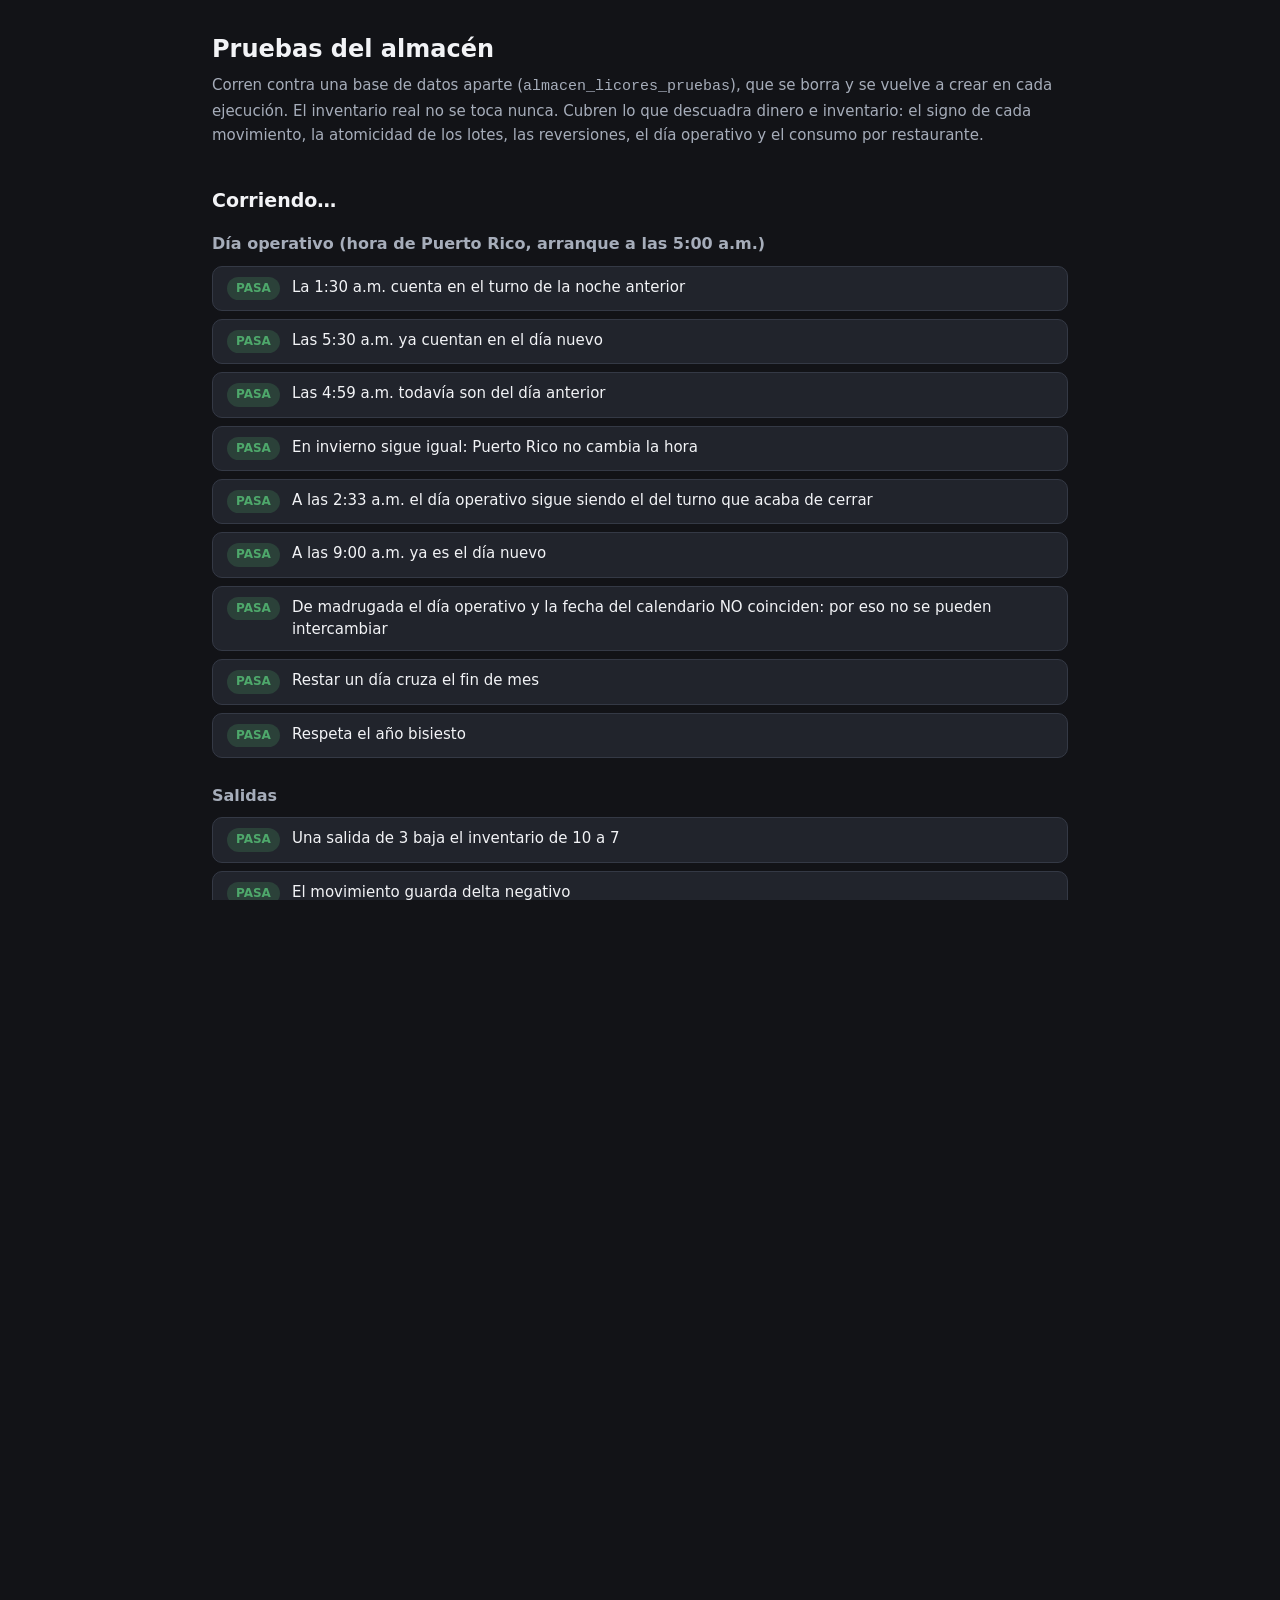
==== commit 960fba4b: "Registro por día de lo que se sumó, ficha del producto, y el conteo anota lo que coincide Pedido del" ====
--- a/pruebas.html
+++ b/pruebas.html
@@ -782,6 +782,107 @@
   'La existencia inicial entra como ajuste desde cero, con rastro en el historial');
 igual(deCarga[0].restauranteId, null, 'La carga inicial no se le carga a ningún restaurante');
 
+/* --- Locales nuevos en un iPad ya instalado --- */
+
+const Datos = await import('./js/datos.js');
+await Datos.alinearRestaurantes();
+// Se imita el iPad del almacén, configurado antes de que existiera Prepa.
+await DB.borrar('restaurantes', 'prepa');
+const movsAntesLocal = (await DB.todos('movimientos')).length;
+igual(await Datos.alinearRestaurantes(), 1, 'Un iPad instalado sin Prepa lo recibe al abrir');
+igual((await DB.obtener('restaurantes', 'prepa'))?.nombre, 'Prepa', 'Prepa queda guardado con su nombre');
+igual((await DB.todos('movimientos')).length, movsAntesLocal,
+  'Añadir un local no toca el historial');
+igual(await Datos.alinearRestaurantes(), 0, 'Abrir otra vez no lo duplica');
+const prepaApagado = await DB.obtener('restaurantes', 'prepa');
+await DB.guardar('restaurantes', { ...prepaApagado, activo: false });
+await Datos.alinearRestaurantes();
+igual((await DB.obtener('restaurantes', 'prepa')).activo, false,
+  'Si la gerencia lo desactiva, al abrir no se vuelve a encender');
+await DB.guardar('restaurantes', { ...prepaApagado, activo: true });
+
+/* Prepa funciona como cualquier otro local: a quien la tenga marcada junto a su
+   barra, el sistema le pregunta al entrar, y si la escoge el costo tiene que
+   irse a Prepa y no a la otra. */
+const paraPrepa = await producto('Ron de jarabe', 10);
+await M.registrarLote({
+  tipo: 'salida', lineas: [{ productoId: paraPrepa.id, cantidad: 4 }], ...EMP,
+  restauranteId: 'prepa', localElegido: true,
+});
+const movPrepa = (await DB.porIndice('movimientos', 'porProducto', paraPrepa.id))[0];
+igual(movPrepa.restauranteId, 'prepa',
+  'Quien tenga Prepa marcada puede cargarle la salida a Prepa');
+igual(movPrepa.localElegido, true,
+  'Esa salida queda marcada como escogida: el código no la determinó');
+igual(movPrepa.origen || 'empleado', 'empleado',
+  'Sigue siendo una salida del panel del empleado, no de gerencia');
+
+/* --- Conteo que también anota lo que coincidió --- */
+
+const contable = await producto('Ron contado', 6);
+const contable2 = await producto('Ron que falta', 6);
+const movsAntesConteo = (await DB.porIndice('movimientos', 'porProducto', contable.id)).length;
+await lanza(
+  () => M.registrarLote({
+    tipo: 'ajuste', lineas: [{ productoId: contable.id, nuevaExistencia: 6, cantidad: 1 }], ...EMP, motivo: 'Conteo',
+  }),
+  'ningún cambio', 'Sin la opción, un conteo que solo coincide no registra nada (como siempre)',
+);
+const { loteId: loteConteo } = await M.registrarLote({
+  tipo: 'ajuste',
+  lineas: [
+    { productoId: contable.id, nuevaExistencia: 6, cantidad: 1 },
+    { productoId: contable2.id, nuevaExistencia: 4, cantidad: 1 },
+  ],
+  ...EMP, motivo: 'Conteo del jueves', incluirSinDiferencia: true,
+});
+const lineasConteo = await DB.porIndice('movimientos', 'porLote', loteConteo);
+igual(lineasConteo.length, 2, 'Con la opción, el conteo anota también el producto que coincidió');
+const coincide = lineasConteo.find((m) => m.productoId === contable.id);
+igual([coincide.delta, coincide.sinDiferencia, coincide.existenciaDespues], [0, true, 6],
+  'Lo que coincidió queda como ajuste de cero, marcado sin diferencia');
+igual(await existenciaDe(contable.id), 6, 'Anotar lo que coincidió no mueve la existencia');
+igual(await existenciaDe(contable2.id), 4, 'El que tenía diferencia sí se iguala a lo contado');
+igual((await DB.porIndice('movimientos', 'porProducto', contable.id)).length, movsAntesConteo + 1,
+  'Queda un movimiento más en la historia del producto contado');
+
+/* --- Todo lo que se sumó, por día --- */
+
+const sumable = await producto('Tía María', 2);
+const { loteId: loteOrden } = await M.registrarLote({
+  tipo: 'entrada', lineas: [{ productoId: sumable.id, cantidad: 12 }], ...EMP, motivo: 'Factura 555',
+});
+const { loteId: loteOrdenMala } = await M.registrarLote({
+  tipo: 'entrada', lineas: [{ productoId: sumable.id, cantidad: 5 }], ...EMP, motivo: 'Factura equivocada',
+});
+await M.revertirLote(loteOrdenMala, { ...EMP, motivo: 'Se registró dos veces' });
+await M.registrarLote({
+  tipo: 'devolucion', lineas: [{ productoId: sumable.id, cantidad: 1 }], ...EMP, restauranteId: REST, motivo: 'Sin abrir',
+});
+
+const revertidos = await M.lotesRevertidos();
+anotar(revertidos.has(loteOrdenMala) && !revertidos.has(loteOrden),
+  'lotesRevertidos distingue la orden revertida de la buena');
+
+const movsSumable = (await M.movimientosPeriodo(hoy, hoy)).filter((m) => m.productoId === sumable.id);
+const [diaSumas] = M.sumasPorDia(movsSumable, revertidos);
+igual(diaSumas.dia, hoy, 'Lo que se sumó hoy queda agrupado en el día operativo de hoy');
+igual(diaSumas.unidades, 13, 'El día suma la orden (12) y la devolución (1), no la orden revertida');
+igual([diaSumas.porTipo.entrada, diaSumas.porTipo.devolucion], [12, 1],
+  'Separa lo que llegó del proveedor de lo que devolvieron las barras');
+igual(diaSumas.lineas.filter((l) => l.revertida).length, 1,
+  'La orden revertida se muestra, marcada, en vez de desaparecer');
+anotar(!diaSumas.lineas.some((l) => l.tipo === 'reversion'),
+  'La reversión en sí no aparece como algo que se sumó');
+
+const ordenBuena = M.entradasPorProducto(movsSumable, revertidos).find((e) => e.clave === sumable.id);
+igual(ordenBuena.unidades, 12, '«Lo que entró» ya no cuenta una orden que se revirtió');
+
+const soloJarabe = (await M.movimientosPeriodo(hoy, hoy)).filter((m) => m.productoId === paraPrepa.id);
+const consumoPrepa = M.porRestaurante(soloJarabe);
+igual([consumoPrepa.length, consumoPrepa[0].clave, consumoPrepa[0].unidades], [1, 'prepa', 4],
+  'El consumo se le carga a Prepa, no a la barra del empleado');
+
 /* ------------------------------------------------------------------ */
 
 const total = document.getElementById('total');
--- a/css/estilos.css
+++ b/css/estilos.css
@@ -318,6 +318,27 @@
 .barra-busqueda input::placeholder { color: var(--texto-3); }
 .barra-busqueda input:focus { outline: 2px solid var(--acento); outline-offset: 1px; }
 .barra-busqueda input::-webkit-search-cancel-button { -webkit-appearance: none; }
+.barra-busqueda .caja-busqueda { flex: 1; }
+
+/* La X que borra la búsqueda completa de un toque. Va dentro del campo, a la
+   derecha, y solo se ve cuando hay algo escrito: `:placeholder-shown` lo
+   decide sin JavaScript, así que también desaparece cuando el código vacía el
+   campo por su cuenta (al añadir un producto a la recepción, por ejemplo).
+   Todos los buscadores llevan placeholder, que es lo que hace funcionar esto.
+   La X nativa de iOS se apaga para que no salgan dos. */
+.caja-busqueda { position: relative; }
+.caja-busqueda input { width: 100%; padding-right: 56px; }
+.caja-busqueda input::-webkit-search-cancel-button { -webkit-appearance: none; }
+.borrar-busqueda {
+  position: absolute; right: 8px; top: 50%; transform: translateY(-50%);
+  width: 42px; height: 42px; border-radius: 50%; border: 0;
+  background: var(--panel-2); color: var(--texto-2);
+  font-size: 24px; line-height: 1; font-weight: 500;
+  display: flex; align-items: center; justify-content: center;
+}
+.borrar-busqueda:active { background: var(--borde); color: var(--texto); }
+.caja-busqueda input:placeholder-shown ~ .borrar-busqueda,
+.borrar-busqueda[hidden] { display: none; }
 
 .tiras-categorias {
   display: flex;
@@ -595,7 +616,18 @@
 .fila-detalle .desglose th { font-size: 11px; }
 .fila-detalle .desglose td, .fila-detalle .desglose th { padding: 7px 10px; }
 .fila-detalle .desglose tbody tr:last-child td { border-bottom: none; }
-.tabla-envoltura { background: var(--panel); border: 1px solid var(--borde); border-radius: var(--r); overflow: hidden; }
+/* Se desliza de lado cuando la tabla no cabe. Antes era `overflow: hidden`, y
+   con el iPad de pie la tabla del inventario se cortaba: la última columna —la
+   del botón Editar— quedaba fuera de la pantalla y no había forma de llegar a
+   ella sin voltear el aparato. En el almacén el iPad está parado en su base.
+   Las filas del inventario además se tocan enteras, que es lo que de verdad
+   resuelve el problema; esto es la red de seguridad para las demás tablas. */
+.tabla-envoltura {
+  background: var(--panel); border: 1px solid var(--borde); border-radius: var(--r);
+  overflow-x: auto; overflow-y: hidden; -webkit-overflow-scrolling: touch;
+}
+.tabla-envoltura table { min-width: max-content; }
+tr.fila-tocable { cursor: pointer; }
 .tabla-envoltura table tbody tr:last-child td { border-bottom: 0; }
 
 .etiqueta { display: inline-flex; align-items: center; gap: 6px; font-size: 12px; font-weight: 700; padding: 4px 10px; border-radius: 20px; background: var(--panel-2); color: var(--texto-2); }
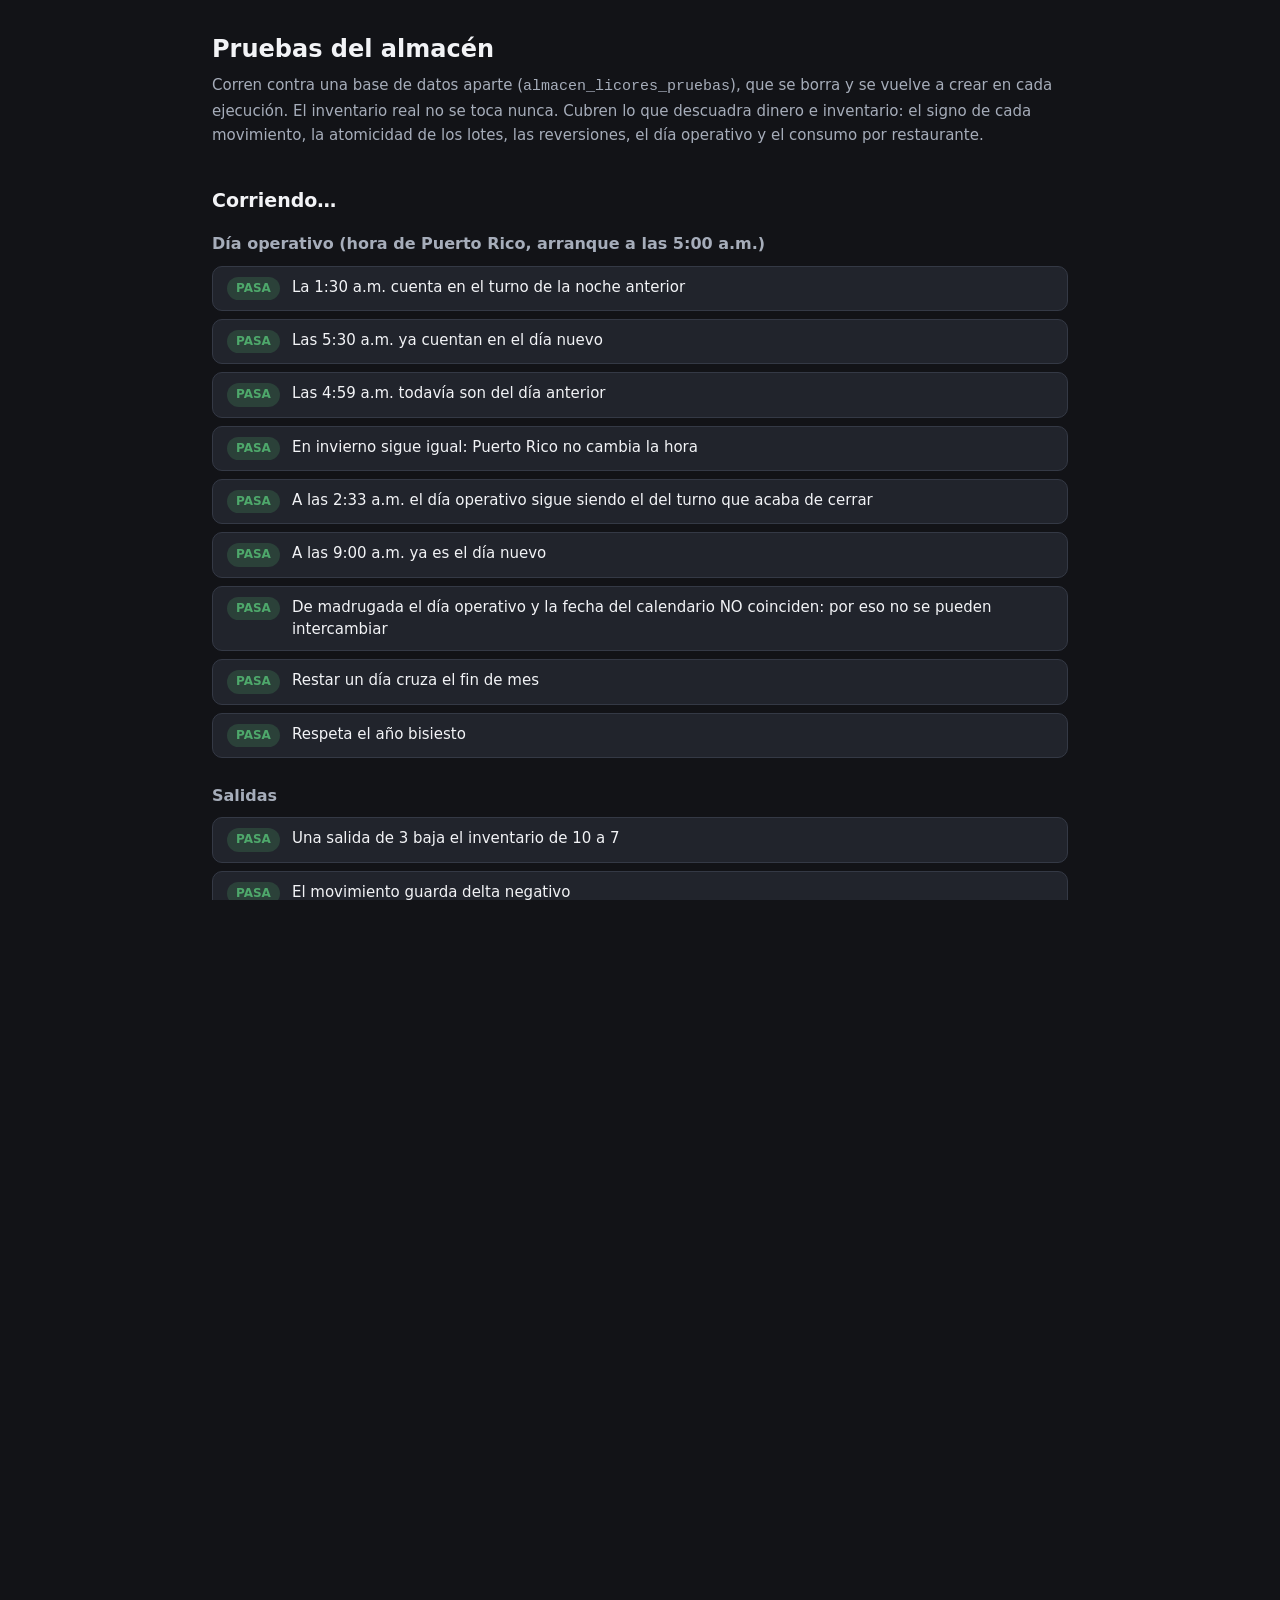
==== commit 3f0d8416: "Borradores de lo que quedó a medias, y el conteo deja de sugerir números Cuatro cosas que salieron d" ====
--- a/pruebas.html
+++ b/pruebas.html
@@ -884,6 +884,42 @@
   'El consumo se le carga a Prepa, no a la barra del empleado');
 
 /* ------------------------------------------------------------------ */
+seccion('Borradores de lo que quedó a medias');
+
+const B = await import('./js/borradores.js');
+
+await B.guardarBorrador('borrador_prueba', { contados: { p1: 3 }, motivo: 'Conteo del jueves' });
+const leido = await B.leerBorrador('borrador_prueba');
+igual([leido.contados.p1, leido.motivo], [3, 'Conteo del jueves'],
+  'Un borrador se guarda y se lee tal cual');
+igual(leido.dia, hoy, 'El borrador queda fechado con el día operativo, no con la fecha del calendario');
+anotar(!!leido.fechaISO, 'Guarda el momento exacto, para poder decir «de hace 12 minutos»');
+
+/* Un conteo de ayer retomado hoy compararía contra existencias que ya
+   cambiaron: caduca solo y se borra al pasar, sin dejar restos. */
+await DB.escribirConfig('borrador_prueba', { ...leido, dia: M.sumarDias(hoy, -1) });
+igual(await B.leerBorrador('borrador_prueba'), null, 'Un borrador de ayer no se devuelve');
+igual(await DB.leerConfig('borrador_prueba', null), null, 'Y se borra al detectarlo, no se queda colgando');
+
+await B.guardarBorrador('borrador_prueba', { lineas: { p1: 2 } });
+await B.borrarBorrador('borrador_prueba');
+igual(await B.leerBorrador('borrador_prueba'), null, 'Descartar un borrador lo deja vacío');
+igual(await B.leerBorrador('borrador_que_nunca_existio'), null, 'Pedir uno que no existe no revienta');
+
+igual(B.claveCarrito('e1'), 'borrador_carrito_e1', 'Cada empleado tiene su propia clave de borrador');
+anotar(B.claveCarrito('e1') !== B.claveCarrito('e2'),
+  'El que entra después no hereda lo que escogió otro');
+
+/* El guardado espera a que la persona pare de escribir: guardar en cada tecla
+   escribiría en la base decenas de veces por producto. */
+let veces = 0;
+const conta = B.conEspera(() => { veces += 1; }, 40);
+conta(); conta(); conta();
+igual(veces, 0, 'Mientras se escribe no se guarda todavía');
+await new Promise((r) => setTimeout(r, 90));
+igual(veces, 1, 'Al parar, se guarda una sola vez');
+
+/* ------------------------------------------------------------------ */
 
 const total = document.getElementById('total');
 total.textContent = fallidas === 0
--- a/css/estilos.css
+++ b/css/estilos.css
@@ -286,6 +286,10 @@
   transition: transform .06s ease, background .1s ease;
 }
 .tecla:active { transform: scale(.94); background: var(--panel-2); }
+/* Sin esto, Safari se guarda el toque un momento por si viene un segundo
+   toque para acercar la pantalla. En un teclado numérico eso se siente como
+   si el iPad fuera lento. */
+.tecla, .btn, .tecla-producto, .chip-categoria, .borrar-busqueda { touch-action: manipulation; }
 .tecla.aux { font-size: 16px; font-weight: 600; color: var(--texto-2); }
 
 .mensaje-error { color: var(--peligro); font-size: 15px; min-height: 22px; margin-top: 16px; font-weight: 600; }
